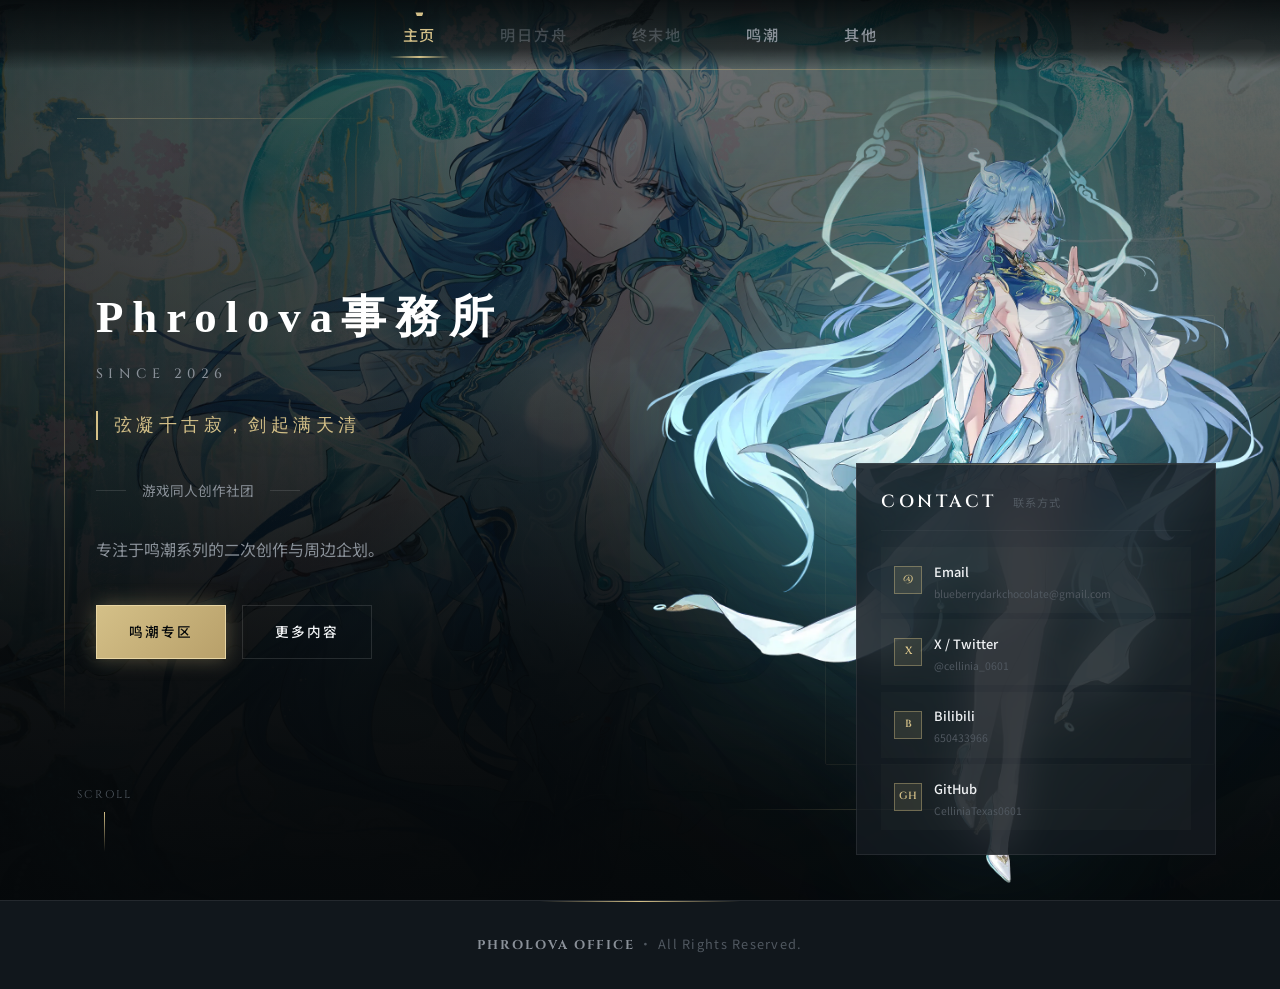
==== index.html @ 002c1732 "Simplify hero lead paragraph in index.html Removed extra text from the hero lead paragraph." ====
<!DOCTYPE html>
<html lang="zh-CN">
  <head>
    <meta charset="UTF-8" />
    <meta name="viewport" content="width=device-width, initial-scale=1" />
    <meta
      name="description"
      content="Phrolova事務所 — 游戏同人社团。弦凝千古寂，剑起满天清。"
    />
    <title>Phrolova事務所 | 弦凝千古寂，剑起满天清</title>
    <link rel="preconnect" href="https://fonts.googleapis.com" />
    <link rel="preconnect" href="https://fonts.gstatic.com" crossorigin />
    <link rel="stylesheet" href="css/style.css" />
  </head>
  <body class="page-home">
    <div class="page-bg" aria-hidden="true"></div>
    <div class="float-shapes" aria-hidden="true">
      <span></span><span></span><span></span><span></span>
    </div>

    <!-- Hero 背景横幅 -->
    <div class="hero-banner-bg" aria-hidden="true">
      <img src="figure/qingxiao-banner.jpeg" alt="" />
    </div>

    <header class="home-top-nav">
      <nav class="nav" aria-label="主导航">
        <a class="nav-link is-active" href="index.html">主页</a>
        <a class="nav-link nav-link--muted" href="arknights.html">明日方舟</a>
        <a class="nav-link nav-link--muted" href="endfield.html">终末地</a>
        <a class="nav-link" href="wuthering.html">鸣潮</a>
        <a class="nav-link" href="others.html">其他</a>
      </nav>
    </header>

    <main>
      <section class="hero hero--with-character" aria-label="首页主视觉">
        <div class="hero-visual" aria-hidden="true"></div>

        <!-- 清宵立绘 -->
        <div class="hero-character" aria-hidden="true">
          <img src="figure/qingxiao-portrait.webp" alt="清宵" class="hero-character-img" />
        </div>

        <div class="hero-content">
          <h1 class="brand-title">Phrolova事務所</h1>
          <p class="brand-en">Since 2026</p>
          
          <p class="hero-motto">弦凝千古寂，剑起满天清</p>
          
          <p class="hero-tagline">游戏同人创作社团</p>
          
          <p class="hero-lead">专注于鸣潮系列的二次创作与周边企划。</p>
          
          <div class="cta-row">
            <a href="wuthering.html" class="btn btn-primary">鸣潮专区</a>
            <a href="others.html" class="btn btn-secondary">更多内容</a>
          </div>
        </div>

        <!-- 联系方式卡片 -->
        <aside class="home-contact" aria-label="联系方式">
          <div class="home-contact-card">
            <div class="home-contact-header">
              <span class="home-contact-title">Contact</span>
              <span class="home-contact-subtitle">联系方式</span>
            </div>
            <ul class="home-contact-list">
              <li>
                <a href="mailto:blueberrydarkchocolate@gmail.com">
                  <span class="contact-icon">@</span>
                  <span>
                    <strong>Email</strong>
                    <small>blueberrydarkchocolate@gmail.com</small>
                  </span>
                </a>
              </li>
              <li>
                <a href="https://x.com/cellinia_0601" target="_blank" rel="noopener noreferrer">
                  <span class="contact-icon">X</span>
                  <span>
                    <strong>X / Twitter</strong>
                    <small>@cellinia_0601</small>
                  </span>
                </a>
              </li>
              <li>
                <a href="https://space.bilibili.com/650433966" target="_blank" rel="noopener noreferrer">
                  <span class="contact-icon">B</span>
                  <span>
                    <strong>Bilibili</strong>
                    <small>650433966</small>
                  </span>
                </a>
              </li>
              <li>
                <a href="https://github.com/CelliniaTexas0601" target="_blank" rel="noopener noreferrer">
                  <span class="contact-icon">GH</span>
                  <span>
                    <strong>GitHub</strong>
                    <small>CelliniaTexas0601</small>
                  </span>
                </a>
              </li>
            </ul>
          </div>
        </aside>

        <!-- 滚动提示 -->
        <div class="scroll-hint" aria-hidden="true">
          <span>Scroll</span>
        </div>
      </section>
    </main>

    <footer class="site-footer">
      <p><strong>PHROLOVA OFFICE</strong> · All Rights Reserved.</p>
    </footer>
    <script src="js/transition.js"></script>
    <script src="js/main.js"></script>
    <script src="js/cursor.js"></script>
  </body>
</html>
---- css/style.css ----
/* ═══════════════════════════════════════════════════════════════════════════
   Phrolova事務所 — 清宵主题 v4
   「弦凝千古寂，剑起满天清」
   设计语言：鸣潮官网风格 · 电影级质感 · 金框装饰 · 精细线条
   ═══════════════════════════════════════════════════════════════════════════ */

/* ──────────────────────────────────────────────────────────────────────────────
   GOOGLE FONTS
   Rajdhani: 科技感英文显示字体
   Cinzel: 优雅衬线英文标题
   Noto Sans/Serif SC: 中文正文/标题
   ────────────────────────────────────────────────────────────────────────────── */
@import url('https://fonts.googleapis.com/css2?family=Rajdhani:wght@400;500;600;700&family=Cinzel:wght@400;500;600;700&family=Noto+Sans+SC:wght@300;400;500;700&family=Noto+Serif+SC:wght@400;500;600;700&display=swap');

/* ──────────────────────────────────────────────────────────────────────────────
   DESIGN TOKENS
   ────────────────────────────────────────────────────────────────────────────── */
:root {
  /* 主色调 - 冰蓝 (清宵 Aero) */
  --ice-100: #e8f6f8;
  --ice-200: #c5e8ed;
  --ice-300: #8ed4de;
  --ice-400: #5bc4d4;
  --ice-500: #3ab4c4;
  --ice-glow: rgba(91, 196, 212, 0.4);
  --ice-subtle: rgba(91, 196, 212, 0.08);

  /* 金色系 - 装饰/高亮 (官网风格) */
  --gold-bright: #e8d5a3;
  --gold-primary: #d4c088;
  --gold-dim: #b8a06a;
  --gold-dark: #8a7548;
  --gold-glow: rgba(212, 192, 136, 0.35);
  --gold-subtle: rgba(212, 192, 136, 0.12);

  /* 中性色 */
  --white: #ffffff;
  --gray-100: #f5f5f5;
  --gray-200: #e0e0e0;
  --gray-300: #b0b0b0;
  --gray-400: #808080;
  --gray-500: #606060;
  --gray-600: #404040;
  --gray-700: #2a2a2a;
  --gray-800: #1a1a1a;
  --gray-900: #0d0d0d;

  /* 背景层次 */
  --bg-void: #05080a;
  --bg-deep: #0a0e12;
  --bg-base: #0e1318;
  --bg-surface: #141a20;
  --bg-elevated: #1a2228;
  --bg-card: rgba(20, 26, 32, 0.85);
  --bg-glass: rgba(10, 14, 18, 0.88);

  /* 文字 */
  --text-white: #ffffff;
  --text-primary: #f0f2f4;
  --text-secondary: #8a9199;
  --text-muted: #505860;
  --text-gold: var(--gold-primary);

  /* 边框 */
  --border-faint: rgba(255, 255, 255, 0.04);
  --border-subtle: rgba(255, 255, 255, 0.08);
  --border-default: rgba(255, 255, 255, 0.12);
  --border-gold: rgba(212, 192, 136, 0.4);
  --border-gold-bright: rgba(212, 192, 136, 0.7);

  /* 阴影 */
  --shadow-sm: 0 2px 8px rgba(0, 0, 0, 0.3);
  --shadow-md: 0 4px 24px rgba(0, 0, 0, 0.4);
  --shadow-lg: 0 8px 48px rgba(0, 0, 0, 0.5);
  --shadow-glow-ice: 0 0 30px var(--ice-glow);
  --shadow-glow-gold: 0 0 20px var(--gold-glow);

  /* 字体 */
  --font-display-en: 'Rajdhani', 'Cinzel', sans-serif;
  --font-display-cn: 'Noto Serif SC', 'Songti SC', serif;
  --font-body: 'Noto Sans SC', 'PingFang SC', system-ui, sans-serif;
  --font-mono: 'JetBrains Mono', 'Fira Code', monospace;

  /* 布局 */
  --nav-h: 70px;

  /* 动画 */
  --ease-out-expo: cubic-bezier(0.16, 1, 0.3, 1);
  --ease-smooth: cubic-bezier(0.4, 0, 0.2, 1);
}

/* ──────────────────────────────────────────────────────────────────────────────
   RESET & BASE
   ────────────────────────────────────────────────────────────────────────────── */
*, *::before, *::after {
  box-sizing: border-box;
  margin: 0;
  padding: 0;
}

html {
  scroll-behavior: smooth;
  -webkit-font-smoothing: antialiased;
  -moz-osx-font-smoothing: grayscale;
}

body {
  font-family: var(--font-body);
  font-size: 15px;
  line-height: 1.7;
  color: var(--text-primary);
  background: var(--bg-void);
  min-height: 100vh;
  overflow-x: hidden;
}

img, svg { display: block; max-width: 100%; }
a { color: inherit; text-decoration: none; }

::selection {
  background: var(--gold-primary);
  color: var(--bg-void);
}

/* ──────────────────────────────────────────────────────────────────────────────
   背景系统 — 清宵横幅全站背景
   ────────────────────────────────────────────────────────────────────────────── */
.page-bg {
  position: fixed;
  inset: 0;
  z-index: -2;
}

/* 背景图片 */
.page-bg::before {
  content: "";
  position: absolute;
  inset: 0;
  background-image: url('../figure/qingxiao-banner.jpeg');
  background-size: cover;
  background-position: center 30%;
  background-attachment: fixed;
  background-repeat: no-repeat;
  opacity: 0.45;
  filter: saturate(0.85);
  pointer-events: none;
}

/* 深色电影级遮罩 — 上亮下暗渐变 */
.page-bg::after {
  content: "";
  position: absolute;
  inset: 0;
  background: 
    /* 主垂直渐变: 顶部透明 → 底部深色 (让面部清晰可见) */
    linear-gradient(180deg, 
      rgba(5,8,10,0.05) 0%,      /* 顶部几乎透明 */
      rgba(5,8,10,0.15) 15%,     /* 上部轻微遮罩 */
      rgba(5,8,10,0.35) 35%,     /* 中上部渐暗 */
      rgba(5,8,10,0.6) 55%,      /* 中部过渡 */
      rgba(5,8,10,0.85) 75%,     /* 中下部较暗 */
      rgba(5,8,10,0.95) 100%     /* 底部最暗 */
    ),
    /* 左侧文字区域适度加深 */
    linear-gradient(90deg, rgba(5,8,10,0.4) 0%, rgba(5,8,10,0.2) 25%, transparent 50%),
    /* 底部边缘强化暗角 (保护 footer 文字) */
    linear-gradient(0deg, rgba(5,8,10,0.5) 0%, transparent 20%),
    /* 柔和暗角收边 */
    radial-gradient(ellipse 120% 100% at 50% 100%, rgba(5,8,10,0.6) 0%, transparent 60%);
  pointer-events: none;
}

/* 飘带流光 */
.float-shapes {
  position: fixed;
  inset: 0;
  z-index: -1;
  pointer-events: none;
  overflow: hidden;
}

.float-shapes span {
  position: absolute;
  height: 1px;
  opacity: 0;
}

.float-shapes span:nth-child(1) {
  width: 250px;
  top: 25%;
  left: -250px;
  background: linear-gradient(90deg, transparent, var(--ice-300), var(--white), var(--ice-300), transparent);
  animation: ribbon-flow 20s ease-in-out infinite;
}

.float-shapes span:nth-child(2) {
  width: 180px;
  top: 55%;
  left: -180px;
  background: linear-gradient(90deg, transparent, var(--gold-primary), transparent);
  animation: ribbon-flow 25s ease-in-out infinite;
  animation-delay: 8s;
}

.float-shapes span:nth-child(3) {
  width: 120px;
  top: 75%;
  left: -120px;
  background: linear-gradient(90deg, transparent, var(--ice-400), transparent);
  animation: ribbon-flow 22s ease-in-out infinite;
  animation-delay: 4s;
}

.float-shapes span:nth-child(4) {
  width: 200px;
  top: 40%;
  left: -200px;
  background: linear-gradient(90deg, transparent, rgba(255,255,255,0.5), transparent);
  animation: ribbon-flow 18s ease-in-out infinite;
  animation-delay: 12s;
}

@keyframes ribbon-flow {
  0% { left: -250px; opacity: 0; }
  5% { opacity: 0.6; }
  95% { opacity: 0.6; }
  100% { left: 110%; opacity: 0; }
}

/* ──────────────────────────────────────────────────────────────────────────────
   导航 — 官网风格金框
   ────────────────────────────────────────────────────────────────────────────── */
.site-header {
  position: sticky;
  top: 0;
  z-index: 100;
  height: var(--nav-h);
  display: flex;
  align-items: center;
  justify-content: center;
  padding: 0 clamp(1rem, 4vw, 3rem);
  background: linear-gradient(180deg, rgba(5,8,10,0.95) 0%, rgba(5,8,10,0.85) 100%);
  backdrop-filter: blur(20px);
  border-bottom: 1px solid var(--border-subtle);
}

/* 底部金线 */
.site-header::after {
  content: "";
  position: absolute;
  bottom: 0;
  left: 50%;
  transform: translateX(-50%);
  width: min(90%, 800px);
  height: 1px;
  background: linear-gradient(90deg, transparent, var(--gold-dim) 30%, var(--gold-primary) 50%, var(--gold-dim) 70%, transparent);
  opacity: 0.5;
}

.page-home .site-header { display: none; }

/* 首页导航 */
.home-top-nav {
  position: fixed;
  top: 0;
  left: 0;
  right: 0;
  z-index: 100;
  height: var(--nav-h);
  display: flex;
  justify-content: center;
  align-items: center;
  padding: 0 clamp(1rem, 4vw, 3rem);
  background: linear-gradient(180deg, rgba(5,8,10,0.9) 0%, rgba(5,8,10,0.6) 70%, transparent 100%);
}

/* 金线底部 */
.home-top-nav::after {
  content: "";
  position: absolute;
  bottom: 0;
  left: 50%;
  transform: translateX(-50%);
  width: min(85%, 700px);
  height: 1px;
  background: linear-gradient(90deg, transparent, var(--gold-dim) 20%, var(--gold-primary) 50%, var(--gold-dim) 80%, transparent);
  opacity: 0.4;
}

.nav {
  display: flex;
  gap: clamp(0.5rem, 3vw, 2.5rem);
  align-items: center;
  justify-content: center;
}

.nav-link {
  position: relative;
  font-family: var(--font-body);
  font-size: clamp(0.85rem, 1.8vw, 0.95rem);
  font-weight: 500;
  letter-spacing: 0.12em;
  padding: 0.6rem 0.8rem;
  color: var(--text-secondary);
  transition: all 0.35s var(--ease-smooth);
}

.nav-link:hover {
  color: var(--text-white);
}

/* 激活状态 - 金色梯形框架 */
.nav-link.is-active {
  color: var(--gold-primary);
}

.nav-link.is-active::before {
  content: "";
  position: absolute;
  top: 0;
  left: 50%;
  transform: translateX(-50%);
  width: 8px;
  height: 4px;
  background: var(--gold-primary);
  clip-path: polygon(20% 100%, 80% 100%, 100% 0%, 0% 0%);
}

.nav-link.is-active::after {
  content: "";
  position: absolute;
  bottom: 0;
  left: 0;
  right: 0;
  height: 2px;
  background: linear-gradient(90deg, transparent, var(--gold-primary), transparent);
}

/* 低调链接 */
.nav-link--muted {
  opacity: 0.4;
}
.nav-link--muted:hover { opacity: 0.7; }
.nav-link--muted.is-active { opacity: 0.6; }

/* ──────────────────────────────────────────────────────────────────────────────
   Hero 背景横幅 — 首页额外层(隐藏，使用全站背景)
   ────────────────────────────────────────────────────────────────────────────── */
.hero-banner-bg {
  display: none;
}

/* ──────────────────────────────────────────────────────────────────────────────
   HERO — 清宵主视觉
   ────────────────────────────────────────────────────────────────────────────── */
.hero {
  position: relative;
  min-height: 100vh;
  display: flex;
  flex-direction: column;
  justify-content: center;
  padding: calc(var(--nav-h) + 2rem) clamp(2rem, 8vw, 6rem) 4rem;
  overflow: hidden;
}

/* 装饰线条 - 左侧 */
.hero::before {
  content: "";
  position: absolute;
  left: clamp(1.5rem, 5vw, 4rem);
  top: 20%;
  bottom: 20%;
  width: 1px;
  background: linear-gradient(180deg, transparent, var(--gold-dim) 20%, var(--gold-primary) 50%, var(--gold-dim) 80%, transparent);
  opacity: 0.4;
}

/* 装饰线条 - 顶部 */
.hero::after {
  content: "";
  position: absolute;
  top: calc(var(--nav-h) + 3rem);
  left: clamp(2rem, 6vw, 5rem);
  width: min(40%, 300px);
  height: 1px;
  background: linear-gradient(90deg, var(--gold-primary), var(--gold-dim), transparent);
  opacity: 0.3;
}

.hero-visual {
  position: absolute;
  inset: 0;
  pointer-events: none;
}

/* 角色光晕 */
.hero-visual::before {
  content: "";
  position: absolute;
  width: min(50vw, 500px);
  height: min(50vw, 500px);
  right: 15%;
  top: 50%;
  transform: translateY(-50%);
  background: radial-gradient(circle, var(--ice-glow) 0%, rgba(91,196,212,0.08) 40%, transparent 70%);
  filter: blur(50px);
  animation: aura-pulse 8s ease-in-out infinite;
}

@keyframes aura-pulse {
  0%, 100% { opacity: 0.5; transform: translateY(-50%) scale(1); }
  50% { opacity: 0.8; transform: translateY(-50%) scale(1.1); }
}

/* ──────────────────────────────────────────────────────────────────────────────
   Hero 角色立绘
   ────────────────────────────────────────────────────────────────────────────── */
.hero--with-character { position: relative; }

.hero-character {
  position: absolute;
  right: 0;
  bottom: 0;
  width: min(55%, 650px);
  height: 100%;
  pointer-events: none;
  z-index: 1;
  display: flex;
  align-items: flex-end;
  justify-content: center;
}

.hero-character-img {
  width: 100%;
  height: auto;
  max-height: 92vh;
  object-fit: contain;
  object-position: bottom center;
  filter: drop-shadow(0 0 80px var(--ice-glow)) drop-shadow(0 0 150px rgba(91,196,212,0.1));
  animation: character-breathe 10s ease-in-out infinite;
  mask-image: linear-gradient(to top, rgba(0,0,0,1) 0%, rgba(0,0,0,1) 60%, rgba(0,0,0,0.7) 85%, rgba(0,0,0,0) 100%);
  -webkit-mask-image: linear-gradient(to top, rgba(0,0,0,1) 0%, rgba(0,0,0,1) 60%, rgba(0,0,0,0.7) 85%, rgba(0,0,0,0) 100%);
}

@keyframes character-breathe {
  0%, 100% { transform: translateY(0); }
  50% { transform: translateY(-6px); }
}

/* 角色装饰框 */
.hero-character::before {
  content: "";
  position: absolute;
  bottom: 15%;
  right: 10%;
  width: 60%;
  height: 50%;
  border: 1px solid var(--border-gold);
  border-radius: 2px;
  opacity: 0.2;
  pointer-events: none;
}

.hero-character::after {
  content: "";
  position: absolute;
  bottom: 10%;
  left: 50%;
  transform: translateX(-50%);
  width: 70%;
  height: 1px;
  background: linear-gradient(90deg, transparent, var(--gold-primary), transparent);
  opacity: 0.3;
}

/* ──────────────────────────────────────────────────────────────────────────────
   Hero 内容
   ────────────────────────────────────────────────────────────────────────────── */
.hero-content {
  position: relative;
  z-index: 2;
  max-width: 600px;
  animation: rise-in 1s var(--ease-out-expo) both;
}

@keyframes rise-in {
  from { opacity: 0; transform: translateY(40px); }
  to { opacity: 1; transform: translateY(0); }
}

/* 大号英文标题 */
.hero-title-en {
  font-family: var(--font-display-en);
  font-size: clamp(3rem, 12vw, 7rem);
  font-weight: 600;
  letter-spacing: 0.15em;
  line-height: 0.9;
  color: var(--text-white);
  text-transform: uppercase;
  margin-bottom: 0.25rem;
  text-shadow: 0 0 60px rgba(255,255,255,0.15);
}

/* 中文主标题 */
.brand-title {
  font-family: var(--font-display-cn);
  font-size: clamp(1.8rem, 5vw, 2.8rem);
  font-weight: 600;
  letter-spacing: 0.2em;
  color: var(--text-white);
  margin-bottom: 0.5rem;
}

/* 英文副标题 */
.brand-en {
  font-family: var(--font-display-en);
  font-size: clamp(0.7rem, 1.5vw, 0.85rem);
  font-weight: 500;
  letter-spacing: 0.4em;
  text-transform: uppercase;
  color: var(--text-secondary);
  margin-bottom: 1.5rem;
}

/* 格言 */
.hero-motto {
  font-family: var(--font-display-cn);
  font-size: clamp(0.9rem, 2vw, 1.1rem);
  letter-spacing: 0.25em;
  color: var(--gold-primary);
  margin-bottom: 2rem;
  padding-left: 1rem;
  border-left: 2px solid var(--gold-primary);
  text-shadow: 0 0 30px var(--gold-glow);
}

/* 标签线 */
.hero-tagline {
  display: inline-flex;
  align-items: center;
  gap: 1rem;
  font-size: 0.85rem;
  color: var(--text-secondary);
  margin-bottom: 2rem;
}

.hero-tagline::before,
.hero-tagline::after {
  content: "";
  width: 30px;
  height: 1px;
  background: var(--border-default);
}

.hero-lead {
  font-size: clamp(0.9rem, 2vw, 1rem);
  color: var(--text-secondary);
  max-width: 30em;
  line-height: 1.9;
  margin-bottom: 2.5rem;
}

/* 滚动提示 */
.scroll-hint {
  position: absolute;
  bottom: 3rem;
  left: clamp(2rem, 6vw, 5rem);
  display: flex;
  flex-direction: column;
  align-items: center;
  gap: 0.5rem;
  color: var(--text-muted);
  font-family: var(--font-display-en);
  font-size: 0.7rem;
  letter-spacing: 0.2em;
  text-transform: uppercase;
  animation: scroll-bounce 2s ease-in-out infinite;
}

.scroll-hint::after {
  content: "";
  width: 1px;
  height: 40px;
  background: linear-gradient(180deg, var(--gold-primary), transparent);
}

@keyframes scroll-bounce {
  0%, 100% { transform: translateY(0); opacity: 0.5; }
  50% { transform: translateY(5px); opacity: 1; }
}

/* ──────────────────────────────────────────────────────────────────────────────
   按钮 — 官网风格
   ────────────────────────────────────────────────────────────────────────────── */
.btn {
  display: inline-flex;
  align-items: center;
  justify-content: center;
  gap: 0.6rem;
  font-family: var(--font-body);
  font-size: 0.85rem;
  font-weight: 500;
  letter-spacing: 0.15em;
  padding: 0.9rem 2rem;
  border: 1px solid transparent;
  cursor: pointer;
  transition: all 0.35s var(--ease-smooth);
  text-transform: uppercase;
}

.btn-primary {
  background: linear-gradient(135deg, var(--gold-primary), var(--gold-dim));
  color: var(--bg-void);
  border-color: var(--gold-bright);
  box-shadow: var(--shadow-glow-gold);
}

.btn-primary:hover {
  background: linear-gradient(135deg, var(--gold-bright), var(--gold-primary));
  box-shadow: 0 0 40px var(--gold-glow);
  transform: translateY(-2px);
}

.btn-secondary {
  background: transparent;
  color: var(--text-primary);
  border-color: var(--border-default);
}

.btn-secondary:hover {
  border-color: var(--gold-primary);
  color: var(--gold-primary);
  box-shadow: var(--shadow-glow-gold);
}

/* MORE 风格按钮 */
.btn-outline {
  background: transparent;
  color: var(--text-secondary);
  border: 1px solid var(--border-default);
  font-size: 0.75rem;
  padding: 0.6rem 1.5rem;
}

.btn-outline:hover {
  border-color: var(--text-primary);
  color: var(--text-primary);
}

.cta-row {
  display: flex;
  flex-wrap: wrap;
  gap: 1rem;
}

/* ──────────────────────────────────────────────────────────────────────────────
   联系方式 — 模块化卡片
   ────────────────────────────────────────────────────────────────────────────── */
.home-contact {
  position: absolute;
  right: clamp(2rem, 5vw, 5rem);
  bottom: clamp(2rem, 5vh, 4rem);
  z-index: 3;
  width: min(100% - 4rem, 360px);
}

/* 卡片容器 */
.home-contact-card {
  background: var(--bg-card);
  backdrop-filter: blur(20px);
  border: 1px solid var(--border-subtle);
  padding: 1.5rem;
}

/* 顶部金线 */
.home-contact-card::before {
  content: "";
  position: absolute;
  top: 0;
  left: 1rem;
  right: 1rem;
  height: 1px;
  background: linear-gradient(90deg, transparent, var(--gold-primary), transparent);
  opacity: 0.5;
}

.home-contact-header {
  display: flex;
  align-items: baseline;
  gap: 1rem;
  margin-bottom: 1rem;
  padding-bottom: 0.75rem;
  border-bottom: 1px solid var(--border-faint);
}

.home-contact-title {
  font-family: var(--font-display-en);
  font-size: 1.1rem;
  font-weight: 600;
  letter-spacing: 0.2em;
  color: var(--text-white);
  text-transform: uppercase;
}

.home-contact-subtitle {
  font-family: var(--font-body);
  font-size: 0.7rem;
  letter-spacing: 0.1em;
  color: var(--text-muted);
}

.home-contact-list {
  list-style: none;
  display: grid;
  gap: 0.4rem;
}

.home-contact-list a {
  display: flex;
  align-items: center;
  gap: 0.75rem;
  padding: 0.6rem 0.75rem;
  background: rgba(255,255,255,0.02);
  border: 1px solid transparent;
  transition: all 0.25s var(--ease-smooth);
}

.home-contact-list a:hover {
  background: rgba(212, 192, 136, 0.05);
  border-color: var(--border-gold);
}

.home-contact-list .contact-icon {
  width: 28px;
  height: 28px;
  display: grid;
  place-items: center;
  font-family: var(--font-display-en);
  font-size: 0.65rem;
  font-weight: 600;
  color: var(--gold-primary);
  background: var(--gold-subtle);
  border: 1px solid var(--border-gold);
}

.home-contact-list strong {
  font-size: 0.8rem;
  font-weight: 500;
  color: var(--text-primary);
}

.home-contact-list small {
  display: block;
  font-size: 0.65rem;
  color: var(--text-muted);
  margin-top: 0.1rem;
}

/* ──────────────────────────────────────────────────────────────────────────────
   页面标题横幅
   ────────────────────────────────────────────────────────────────────────────── */
.page-banner {
  position: relative;
  padding: clamp(5rem, 12vw, 8rem) clamp(2rem, 6vw, 4rem);
  text-align: left;
  overflow: hidden;
}

/* 背景装饰 */
.page-banner::before {
  content: "";
  position: absolute;
  top: 0;
  left: 0;
  right: 0;
  bottom: 0;
  background: 
    radial-gradient(ellipse 80% 60% at 30% 50%, var(--ice-subtle) 0%, transparent 50%),
    radial-gradient(ellipse 40% 40% at 80% 80%, var(--gold-subtle) 0%, transparent 50%);
  pointer-events: none;
}

/* 左侧装饰线 */
.page-banner::after {
  content: "";
  position: absolute;
  left: clamp(1.5rem, 4vw, 3rem);
  top: 30%;
  bottom: 30%;
  width: 1px;
  background: linear-gradient(180deg, transparent, var(--gold-primary), transparent);
  opacity: 0.4;
}

.page-banner-content {
  position: relative;
  max-width: 1200px;
  margin: 0 auto;
  padding-left: clamp(1rem, 3vw, 2rem);
}

/* 大号英文标题 */
.page-title-en {
  font-family: var(--font-display-en);
  font-size: clamp(2.5rem, 10vw, 5rem);
  font-weight: 600;
  letter-spacing: 0.12em;
  line-height: 0.95;
  color: var(--text-white);
  text-transform: uppercase;
  margin-bottom: 0.5rem;
  text-shadow: 0 0 50px rgba(255,255,255,0.1);
}

/* 中文标题 */
.page-title-cn {
  font-family: var(--font-display-cn);
  font-size: clamp(1.2rem, 3vw, 1.6rem);
  font-weight: 600;
  letter-spacing: 0.15em;
  color: var(--gold-primary);
  margin-bottom: 1rem;
}

/* 副标题标签 */
.page-subtitle {
  display: inline-flex;
  align-items: center;
  gap: 0.75rem;
  font-size: 0.85rem;
  color: var(--text-secondary);
  padding: 0.5rem 0;
}

.page-subtitle::before {
  content: "";
  width: 20px;
  height: 1px;
  background: var(--gold-primary);
}

/* ──────────────────────────────────────────────────────────────────────────────
   内容区块
   ────────────────────────────────────────────────────────────────────────────── */
.section {
  padding: clamp(3rem, 8vw, 5rem) clamp(2rem, 6vw, 4rem);
  max-width: 1200px;
  margin: 0 auto;
}

.section-header {
  margin-bottom: 2.5rem;
}

/* 区块英文标题 */
.section-title-en {
  font-family: var(--font-display-en);
  font-size: clamp(1.5rem, 4vw, 2rem);
  font-weight: 600;
  letter-spacing: 0.15em;
  color: var(--text-white);
  text-transform: uppercase;
  margin-bottom: 0.25rem;
}

/* 区块中文标题 */
.section-title-cn {
  font-size: 0.85rem;
  letter-spacing: 0.1em;
  color: var(--text-muted);
  margin-bottom: 0.75rem;
}

/* 分隔线 */
.section-divider {
  width: 60px;
  height: 1px;
  background: linear-gradient(90deg, var(--gold-primary), transparent);
  margin-bottom: 1rem;
}

.section-desc {
  font-size: 0.95rem;
  color: var(--text-secondary);
  max-width: 40em;
  line-height: 1.85;
}

/* ──────────────────────────────────────────────────────────────────────────────
   卡片面板
   ────────────────────────────────────────────────────────────────────────────── */
.panel {
  position: relative;
  background: var(--bg-card);
  backdrop-filter: blur(16px);
  border: 1px solid var(--border-subtle);
  padding: clamp(1.5rem, 3vw, 2rem);
  transition: all 0.35s var(--ease-smooth);
}

/* 顶部金线 */
.panel::before {
  content: "";
  position: absolute;
  top: 0;
  left: 1rem;
  right: 1rem;
  height: 1px;
  background: linear-gradient(90deg, transparent, var(--border-gold), transparent);
  opacity: 0;
  transition: opacity 0.35s;
}

.panel:hover {
  border-color: var(--border-gold);
}

.panel:hover::before {
  opacity: 1;
}

.panel + .panel { margin-top: 1rem; }

.panel-accent {
  border-left: 2px solid var(--gold-primary);
}

/* ──────────────────────────────────────────────────────────────────────────────
   作品网格
   ────────────────────────────────────────────────────────────────────────────── */
.works-grid {
  display: grid;
  gap: 1.5rem;
  grid-template-columns: repeat(auto-fill, minmax(280px, 1fr));
}

.work-item {
  position: relative;
  background: var(--bg-card);
  border: 1px solid var(--border-subtle);
  overflow: hidden;
  transition: all 0.35s var(--ease-smooth);
}

/* 顶部光带 */
.work-item::before {
  content: "";
  position: absolute;
  top: 0;
  left: 0;
  right: 0;
  height: 2px;
  background: linear-gradient(90deg, transparent, var(--ice-400), var(--white), var(--ice-400), transparent);
  opacity: 0;
  transition: opacity 0.35s;
}

.work-item:hover {
  border-color: var(--ice-400);
  transform: translateY(-4px);
  box-shadow: var(--shadow-glow-ice);
}

.work-item:hover::before { opacity: 1; }

.work-thumb {
  aspect-ratio: 16 / 10;
  display: grid;
  place-items: center;
  background: linear-gradient(135deg, var(--bg-elevated), var(--bg-deep));
}

.work-thumb.w1 { background: linear-gradient(135deg, rgba(91,196,212,0.1), var(--bg-deep)); }
.work-thumb.w2 { background: linear-gradient(135deg, rgba(212,192,136,0.08), var(--bg-deep)); }
.work-thumb.w3 { background: linear-gradient(135deg, rgba(255,255,255,0.05), var(--bg-deep)); }

.work-thumb--cover {
  aspect-ratio: 4470 / 6300;
  background: var(--bg-deep);
}

.work-item:has(.work-thumb--cover) { max-width: 320px; }

.work-thumb--cover img {
  width: 100%;
  height: 100%;
  object-fit: contain;
  object-position: center top;
}

.work-label {
  font-family: var(--font-display-en);
  font-size: 2.5rem;
  font-weight: 600;
  color: var(--ice-400);
  text-shadow: 0 0 30px var(--ice-glow);
  opacity: 0.5;
}

.work-body {
  padding: 1.25rem;
  border-top: 1px solid var(--border-faint);
}

.work-body h3 {
  font-family: var(--font-display-cn);
  font-size: 1rem;
  color: var(--text-white);
  margin-bottom: 0.4rem;
}

.work-body p {
  font-size: 0.85rem;
  color: var(--text-secondary);
}

/* 标签 */
.tag {
  display: inline-block;
  font-family: var(--font-display-en);
  font-size: 0.6rem;
  font-weight: 500;
  letter-spacing: 0.15em;
  text-transform: uppercase;
  padding: 0.25rem 0.6rem;
  background: var(--gold-subtle);
  color: var(--gold-primary);
  border: 1px solid var(--border-gold);
  margin-bottom: 0.6rem;
}

/* ──────────────────────────────────────────────────────────────────────────────
   施工中页面
   ────────────────────────────────────────────────────────────────────────────── */
.construction-page {
  min-height: calc(100vh - var(--nav-h) - 80px);
  display: flex;
  align-items: center;
  justify-content: center;
  padding: 4rem 2rem;
}

.construction-content {
  text-align: center;
  max-width: 500px;
  animation: rise-in 0.8s var(--ease-out-expo) both;
}

.construction-icon {
  width: 100px;
  height: 100px;
  margin: 0 auto 2.5rem;
  color: var(--gold-primary);
  animation: icon-rotate 30s linear infinite;
}

.construction-icon svg { width: 100%; height: 100%; }

@keyframes icon-rotate {
  from { transform: rotate(0deg); }
  to { transform: rotate(360deg); }
}

/* 大号英文 */
.construction-title-en {
  font-family: var(--font-display-en);
  font-size: clamp(2rem, 8vw, 3.5rem);
  font-weight: 600;
  letter-spacing: 0.2em;
  color: var(--text-white);
  text-transform: uppercase;
  margin-bottom: 0.25rem;
}

/* 中文 */
.construction-title-cn {
  font-family: var(--font-display-cn);
  font-size: clamp(1.2rem, 4vw, 1.6rem);
  letter-spacing: 0.15em;
  color: var(--gold-primary);
  margin-bottom: 2rem;
}

/* 页面名称 */
.construction-page-name {
  font-size: 0.9rem;
  color: var(--text-secondary);
  padding: 0.6rem 1.5rem;
  background: var(--bg-card);
  border: 1px solid var(--border-subtle);
  display: inline-block;
  margin-bottom: 1.5rem;
}

.construction-desc {
  font-size: 0.9rem;
  color: var(--text-muted);
  margin-bottom: 2rem;
}

/* ──────────────────────────────────────────────────────────────────────────────
   页脚
   ────────────────────────────────────────────────────────────────────────────── */
.site-footer {
  position: relative;
  border-top: 1px solid var(--border-subtle);
  background: var(--bg-card);
  padding: 2rem clamp(2rem, 6vw, 4rem);
  text-align: center;
}

/* 顶部金线 */
.site-footer::before {
  content: "";
  position: absolute;
  top: 0;
  left: 50%;
  transform: translateX(-50%);
  width: 200px;
  height: 1px;
  background: linear-gradient(90deg, transparent, var(--gold-primary), transparent);
}

.site-footer p {
  font-size: 0.8rem;
  color: var(--text-muted);
  letter-spacing: 0.1em;
}

.site-footer strong {
  font-family: var(--font-display-en);
  color: var(--text-secondary);
  letter-spacing: 0.15em;
}

/* ──────────────────────────────────────────────────────────────────────────────
   布局
   ────────────────────────────────────────────────────────────────────────────── */
.split { display: grid; gap: 1.5rem; }

@media (min-width: 768px) {
  .split-2 { grid-template-columns: 1fr 1fr; }
}

/* ──────────────────────────────────────────────────────────────────────────────
   滚动动画
   ────────────────────────────────────────────────────────────────────────────── */
.reveal {
  opacity: 0;
  transform: translateY(25px);
  transition: opacity 0.8s var(--ease-out-expo), transform 0.8s var(--ease-out-expo);
}

.reveal.is-visible {
  opacity: 1;
  transform: translateY(0);
}

/* ──────────────────────────────────────────────────────────────────────────────
   页面过渡
   ────────────────────────────────────────────────────────────────────────────── */
.page-transition {
  position: fixed;
  inset: 0;
  z-index: 10000;
  pointer-events: none;
  visibility: hidden;
}

.page-transition.is-active {
  visibility: visible;
  pointer-events: auto;
}

.page-transition__veil {
  position: absolute;
  inset: 0;
  opacity: 0;
  background: var(--bg-void);
  transition: opacity 0.4s var(--ease-smooth);
}

.page-transition.is-in .page-transition__veil { opacity: 1; transition-duration: 0.35s; }
.page-transition.is-out .page-transition__veil { opacity: 0; transition-duration: 0.5s; }

body:not(.is-ready) .site-header,
body:not(.is-ready) .home-top-nav,
body:not(.is-ready) main,
body:not(.is-ready) .site-footer { opacity: 0; }

body.is-ready .site-header,
body.is-ready .home-top-nav,
body.is-ready main,
body.is-ready .site-footer {
  animation: fade-in 0.8s var(--ease-out-expo) both;
}

body.is-ready main { animation-delay: 0.1s; }
body.is-ready .site-footer { animation-delay: 0.15s; }

body.is-leaving .site-header,
body.is-leaving .home-top-nav,
body.is-leaving main,
body.is-leaving .site-footer {
  opacity: 0;
  transition: opacity 0.3s var(--ease-smooth);
}

@keyframes fade-in {
  from { opacity: 0; transform: translateY(15px); }
  to { opacity: 1; transform: translateY(0); }
}

/* ──────────────────────────────────────────────────────────────────────────────
   光标特效 — 清宵仙侠剑客美学
   ────────────────────────────────────────────────────────────────────────────── */
body.has-cursor-fx, body.has-cursor-fx * { cursor: none !important; }

.cursor-canvas {
  position: fixed;
  inset: 0;
  width: 100%;
  height: 100%;
  pointer-events: none;
  z-index: 9998;
}

.cursor-dot, .cursor-ring, .cursor-sword-core {
  position: fixed;
  top: 0;
  left: 0;
  pointer-events: none;
  z-index: 9999;
  will-change: transform;
}

/* 中心光点 — 冰蓝内核 */
.cursor-dot {
  width: 6px;
  height: 6px;
  margin: -3px 0 0 -3px;
  border-radius: 50%;
  background: radial-gradient(circle, 
    rgba(200, 235, 242, 1) 0%, 
    rgba(91, 196, 212, 0.9) 40%, 
    rgba(58, 180, 196, 0.6) 70%, 
    transparent 100%
  );
  box-shadow: 
    0 0 8px rgba(91, 196, 212, 0.8),
    0 0 20px rgba(91, 196, 212, 0.4),
    0 0 40px rgba(91, 196, 212, 0.2);
  transition: transform 0.15s ease-out, box-shadow 0.2s;
}

.cursor-dot.is-hover {
  width: 8px;
  height: 8px;
  margin: -4px 0 0 -4px;
  box-shadow: 
    0 0 12px rgba(212, 192, 136, 0.9),
    0 0 25px rgba(212, 192, 136, 0.5),
    0 0 50px rgba(91, 196, 212, 0.3);
  background: radial-gradient(circle, 
    rgba(255, 255, 255, 1) 0%, 
    rgba(212, 192, 136, 0.9) 40%, 
    rgba(91, 196, 212, 0.5) 80%, 
    transparent 100%
  );
}

/* 剑光内核 — 点击时闪烁 */
.cursor-sword-core {
  width: 30px;
  height: 30px;
  margin: -15px 0 0 -15px;
  opacity: 0;
  transition: opacity 0.1s;
}

.cursor-sword-core::before,
.cursor-sword-core::after {
  content: "";
  position: absolute;
  top: 50%;
  left: 50%;
  background: linear-gradient(90deg, 
    transparent 0%, 
    rgba(200, 235, 242, 0.8) 20%,
    rgba(255, 255, 255, 1) 50%,
    rgba(200, 235, 242, 0.8) 80%,
    transparent 100%
  );
}

.cursor-sword-core::before {
  width: 30px;
  height: 2px;
  transform: translate(-50%, -50%);
}

.cursor-sword-core::after {
  width: 2px;
  height: 30px;
  transform: translate(-50%, -50%);
}

.cursor-sword-core.is-flash {
  opacity: 1;
  animation: swordFlash 0.2s ease-out forwards;
}

@keyframes swordFlash {
  0% {
    opacity: 1;
    transform: translate3d(var(--x, 0), var(--y, 0), 0) scale(0.5);
  }
  50% {
    opacity: 1;
    transform: translate3d(var(--x, 0), var(--y, 0), 0) scale(1.2);
  }
  100% {
    opacity: 0;
    transform: translate3d(var(--x, 0), var(--y, 0), 0) scale(1.5);
  }
}

/* 外环 — 气动能量场 */
.cursor-ring {
  width: 36px;
  height: 36px;
  margin: -18px 0 0 -18px;
  border-radius: 50%;
  border: 1px solid rgba(91, 196, 212, 0.5);
  background: transparent;
  opacity: 0.7;
  transition: 
    width 0.3s cubic-bezier(0.16, 1, 0.3, 1), 
    height 0.3s cubic-bezier(0.16, 1, 0.3, 1), 
    margin 0.3s cubic-bezier(0.16, 1, 0.3, 1), 
    border-color 0.25s,
    background 0.25s, 
    opacity 0.25s,
    box-shadow 0.25s;
  box-shadow: 
    0 0 10px rgba(91, 196, 212, 0.2),
    inset 0 0 10px rgba(91, 196, 212, 0.05);
}

/* 悬停状态 — 金色能量激活 */
.cursor-ring.is-hover {
  width: 52px;
  height: 52px;
  margin: -26px 0 0 -26px;
  border-color: rgba(212, 192, 136, 0.7);
  background: radial-gradient(circle, 
    rgba(212, 192, 136, 0.08) 0%, 
    rgba(91, 196, 212, 0.04) 50%,
    transparent 70%
  );
  opacity: 1;
  box-shadow: 
    0 0 15px rgba(212, 192, 136, 0.3),
    0 0 30px rgba(91, 196, 212, 0.15),
    inset 0 0 15px rgba(212, 192, 136, 0.1);
  animation: hoverPulse 1.5s ease-in-out infinite;
}

@keyframes hoverPulse {
  0%, 100% { 
    box-shadow: 
      0 0 15px rgba(212, 192, 136, 0.3),
      0 0 30px rgba(91, 196, 212, 0.15),
      inset 0 0 15px rgba(212, 192, 136, 0.1);
  }
  50% { 
    box-shadow: 
      0 0 20px rgba(212, 192, 136, 0.5),
      0 0 40px rgba(91, 196, 212, 0.25),
      inset 0 0 20px rgba(212, 192, 136, 0.15);
  }
}

/* 点击状态 — 剑光收缩 */
.cursor-ring.is-click {
  width: 16px;
  height: 16px;
  margin: -8px 0 0 -8px;
  border-color: rgba(200, 235, 242, 0.9);
  background: radial-gradient(circle, 
    rgba(255, 255, 255, 0.4) 0%, 
    rgba(91, 196, 212, 0.3) 50%,
    transparent 70%
  );
  box-shadow: 
    0 0 20px rgba(91, 196, 212, 0.6),
    0 0 40px rgba(200, 235, 242, 0.3);
  animation: clickBurst 0.35s ease-out forwards;
}

@keyframes clickBurst {
  0% {
    transform: translate3d(var(--x, 0), var(--y, 0), 0) scale(0.6);
    opacity: 1;
  }
  50% {
    transform: translate3d(var(--x, 0), var(--y, 0), 0) scale(1.3);
    opacity: 0.8;
  }
  100% {
    transform: translate3d(var(--x, 0), var(--y, 0), 0) scale(1);
    opacity: 0.7;
  }
}

/* ──────────────────────────────────────────────────────────────────────────────
   响应式
   ────────────────────────────────────────────────────────────────────────────── */
@media (max-width: 1024px) {
  .hero-character {
    width: min(50%, 500px);
    right: -5%;
    opacity: 0.85;
  }
}

@media (max-width: 768px) {
  .nav { gap: 0.3rem 0.6rem; }
  .nav-link { font-size: 0.8rem; padding: 0.5rem 0.5rem; letter-spacing: 0.08em; }

  .hero {
    padding: calc(var(--nav-h) + 1rem) 1.5rem 3rem;
  }

  .hero::before, .hero::after { display: none; }

  .hero-character {
    position: absolute;
    right: 50%;
    transform: translateX(50%);
    width: 100%;
    max-width: 400px;
    opacity: 0.2;
    z-index: 0;
  }

  .hero-character-img {
    max-height: 70vh;
    mask-image: radial-gradient(ellipse 80% 60% at 50% 40%, rgba(0,0,0,0.5) 0%, transparent 70%);
    -webkit-mask-image: radial-gradient(ellipse 80% 60% at 50% 40%, rgba(0,0,0,0.5) 0%, transparent 70%);
  }

  .hero-character::before, .hero-character::after { display: none; }

  .hero-content { max-width: 100%; }

  .hero-title-en { font-size: clamp(2rem, 10vw, 3.5rem); }

  .home-contact {
    position: relative;
    right: auto;
    bottom: auto;
    width: 100%;
    max-width: 100%;
    margin-top: 3rem;
  }

  .scroll-hint { display: none; }

  .page-banner { text-align: center; }
  .page-banner::after { display: none; }
  .page-subtitle::before { display: none; }
}

@media (max-width: 480px) {
  .home-top-nav { height: 60px; }
  .nav-link { font-size: 0.75rem; padding: 0.4rem; }
  .hero-title-en { font-size: 2rem; letter-spacing: 0.1em; }
  .brand-title { font-size: 1.4rem; }
}

/* ──────────────────────────────────────────────────────────────────────────────
   减少动画
   ────────────────────────────────────────────────────────────────────────────── */
@media (prefers-reduced-motion: reduce) {
  *, *::before, *::after {
    animation-duration: 0.01ms !important;
    animation-iteration-count: 1 !important;
    transition-duration: 0.01ms !important;
  }

  .page-transition { display: none !important; }

  body:not(.is-ready) .site-header,
  body:not(.is-ready) .home-top-nav,
  body:not(.is-ready) main,
  body:not(.is-ready) .site-footer,
  body.is-ready .site-header,
  body.is-ready .home-top-nav,
  body.is-ready main,
  body.is-ready .site-footer {
    opacity: 1 !important;
    transform: none !important;
  }

  .cursor-canvas, .cursor-dot, .cursor-ring, .cursor-sword-core { display: none !important; }
  body.has-cursor-fx, body.has-cursor-fx * { cursor: auto !important; }
}
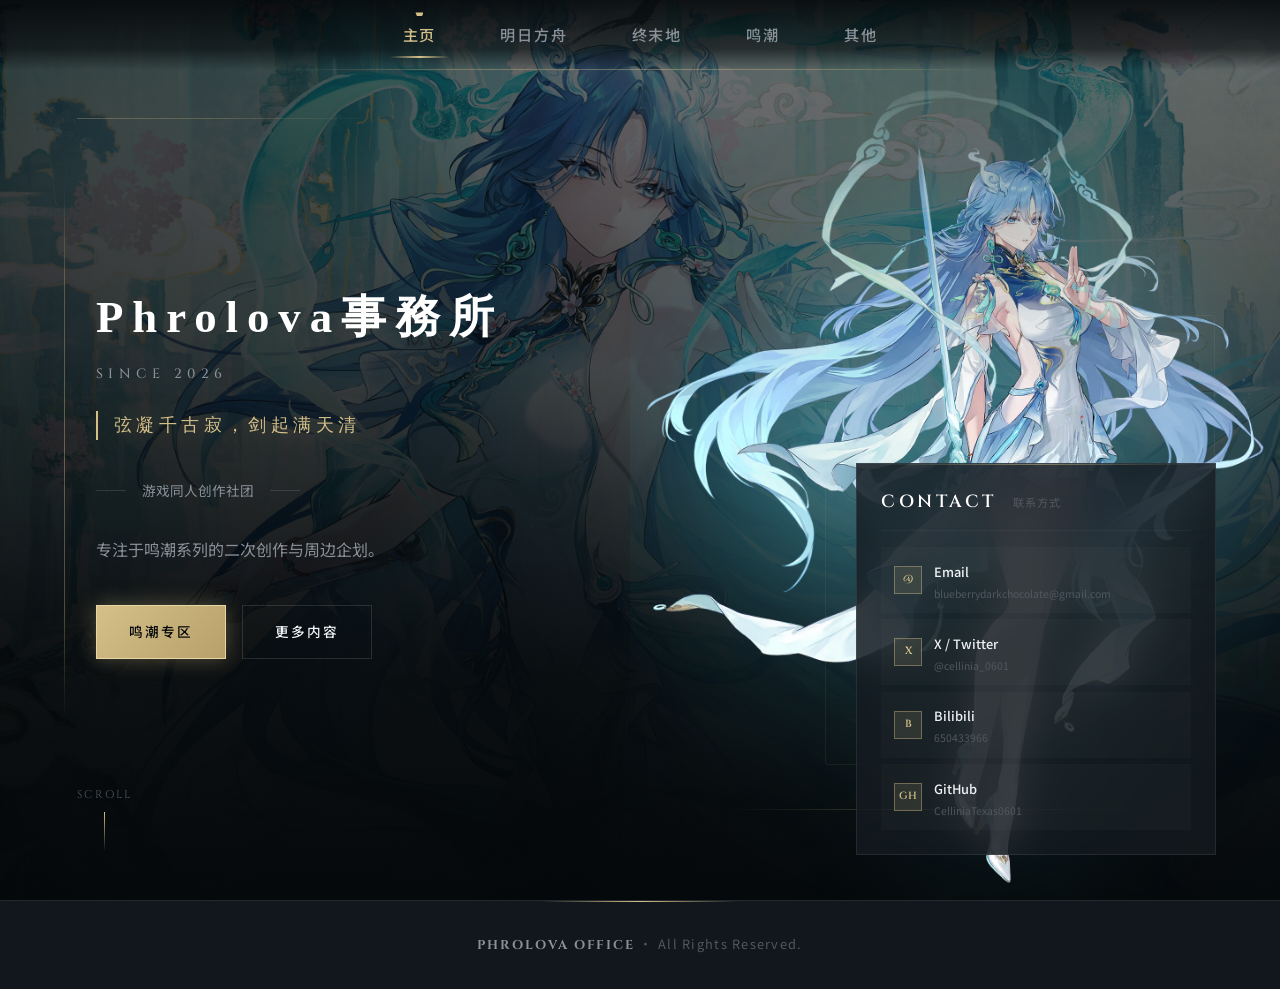
==== commit fa38e3db: "style: remove nav-link--muted class from 明日方舟 and 终末地 nav items All nav links now have consistent br" ====
--- a/index.html
+++ b/index.html
@@ -26,8 +26,8 @@
     <header class="home-top-nav">
       <nav class="nav" aria-label="主导航">
         <a class="nav-link is-active" href="index.html">主页</a>
-        <a class="nav-link nav-link--muted" href="arknights.html">明日方舟</a>
-        <a class="nav-link nav-link--muted" href="endfield.html">终末地</a>
+        <a class="nav-link" href="arknights.html">明日方舟</a>
+        <a class="nav-link" href="endfield.html">终末地</a>
         <a class="nav-link" href="wuthering.html">鸣潮</a>
         <a class="nav-link" href="others.html">其他</a>
       </nav>
--- a/css/style.css
+++ b/css/style.css
@@ -1505,4 +1505,31 @@
 
   .cursor-canvas, .cursor-dot, .cursor-ring, .cursor-sword-core { display: none !important; }
   body.has-cursor-fx, body.has-cursor-fx * { cursor: auto !important; }
+}
+/* 作品卡预览按钮 */
+.preview-link {
+  display: inline-block;
+  margin-top: 0.75rem;
+  padding: 0.4rem 1rem;
+  font-family: "Rajdhani", "Noto Sans SC", sans-serif;
+  font-size: 0.82rem;
+  font-weight: 600;
+  letter-spacing: 0.22em;
+  text-indent: 0.22em;
+  color: #8ad8e8;
+  border: 1px solid rgba(212, 196, 160, 0.7);
+  border-radius: 2px;
+  background: linear-gradient(180deg, rgba(91, 200, 219, 0.1), rgba(13, 26, 36, 0.4));
+  box-shadow:
+    inset 0 0 0 1px rgba(91, 200, 219, 0.12),
+    0 0 0 1px rgba(13, 26, 36, 0.35);
+  transition: color 0.25s ease, border-color 0.25s ease, box-shadow 0.25s ease, background 0.25s ease;
+}
+.work-item:hover .preview-link {
+  color: #f8fbfc;
+  border-color: #d4c4a0;
+  box-shadow:
+    0 0 14px rgba(91, 200, 219, 0.28),
+    inset 0 0 0 1px rgba(212, 196, 160, 0.4);
+  background: linear-gradient(180deg, rgba(91, 200, 219, 0.2), rgba(13, 26, 36, 0.5));
 }
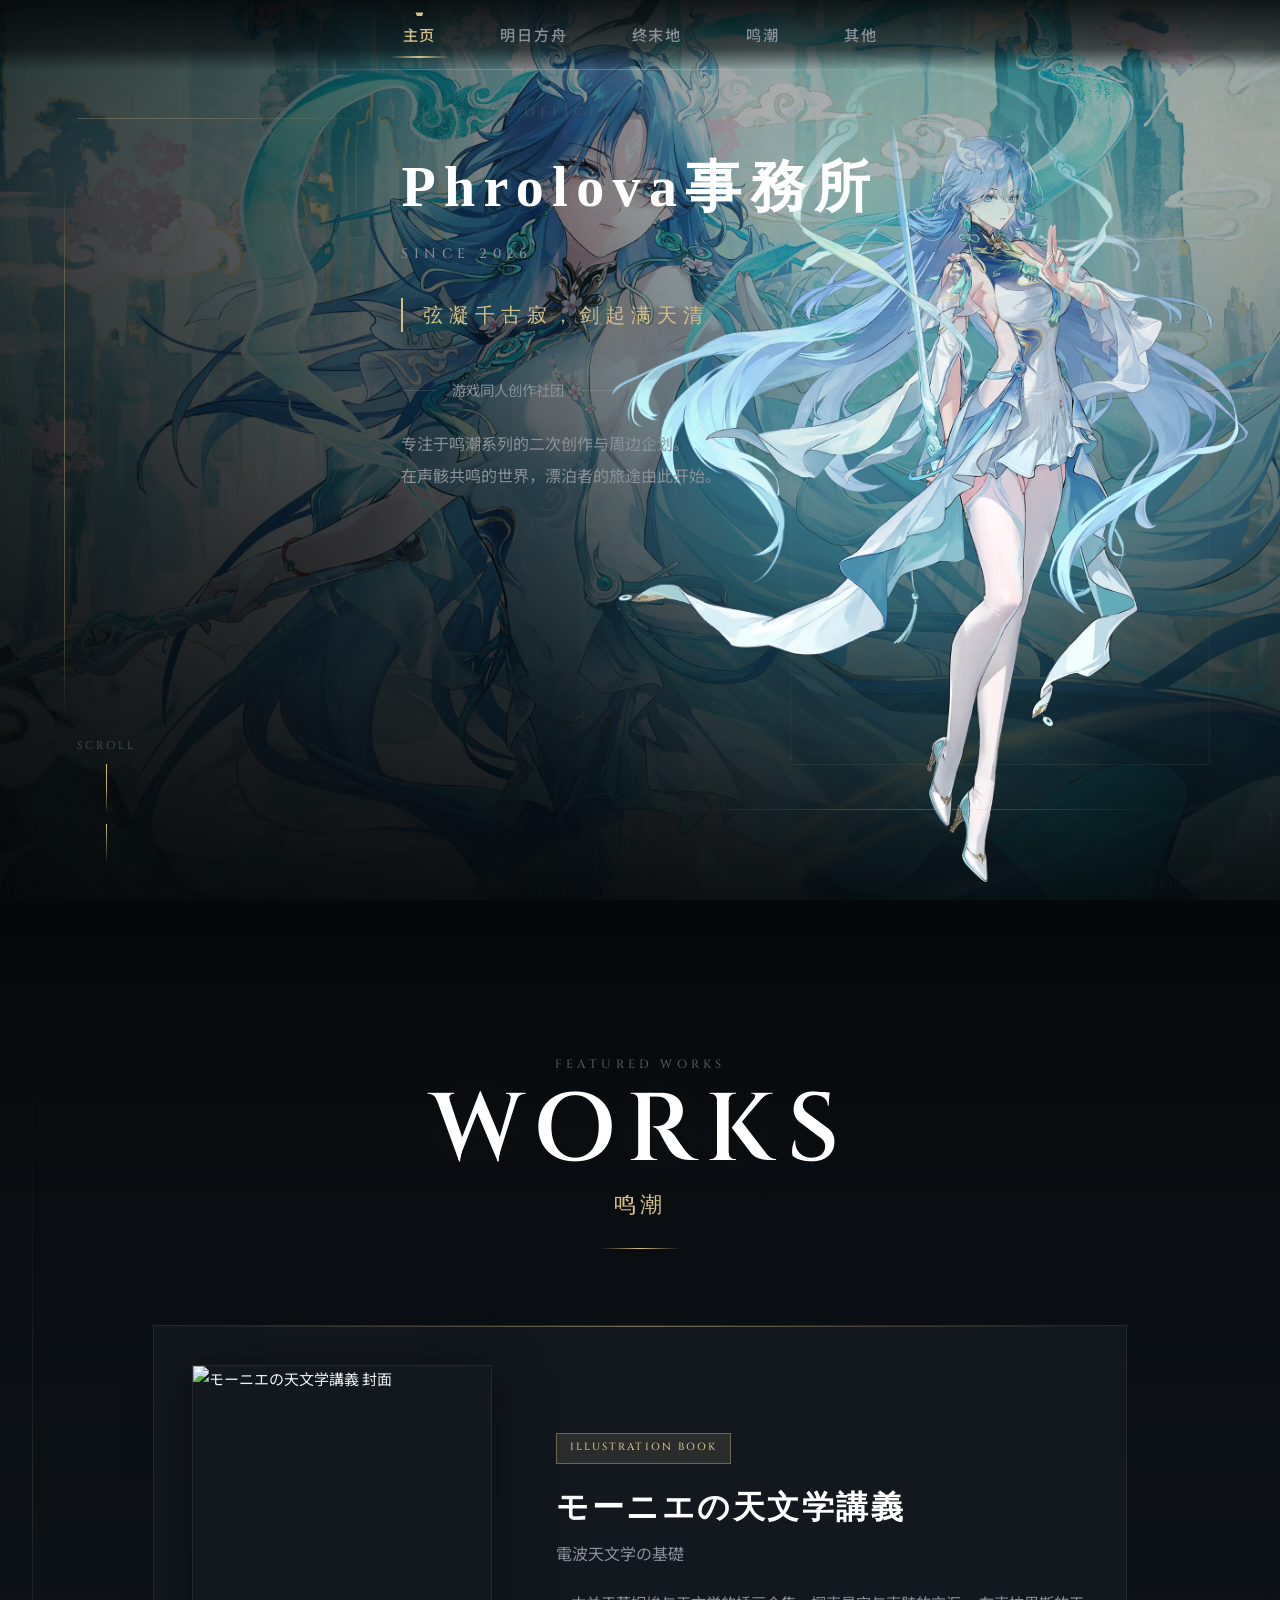
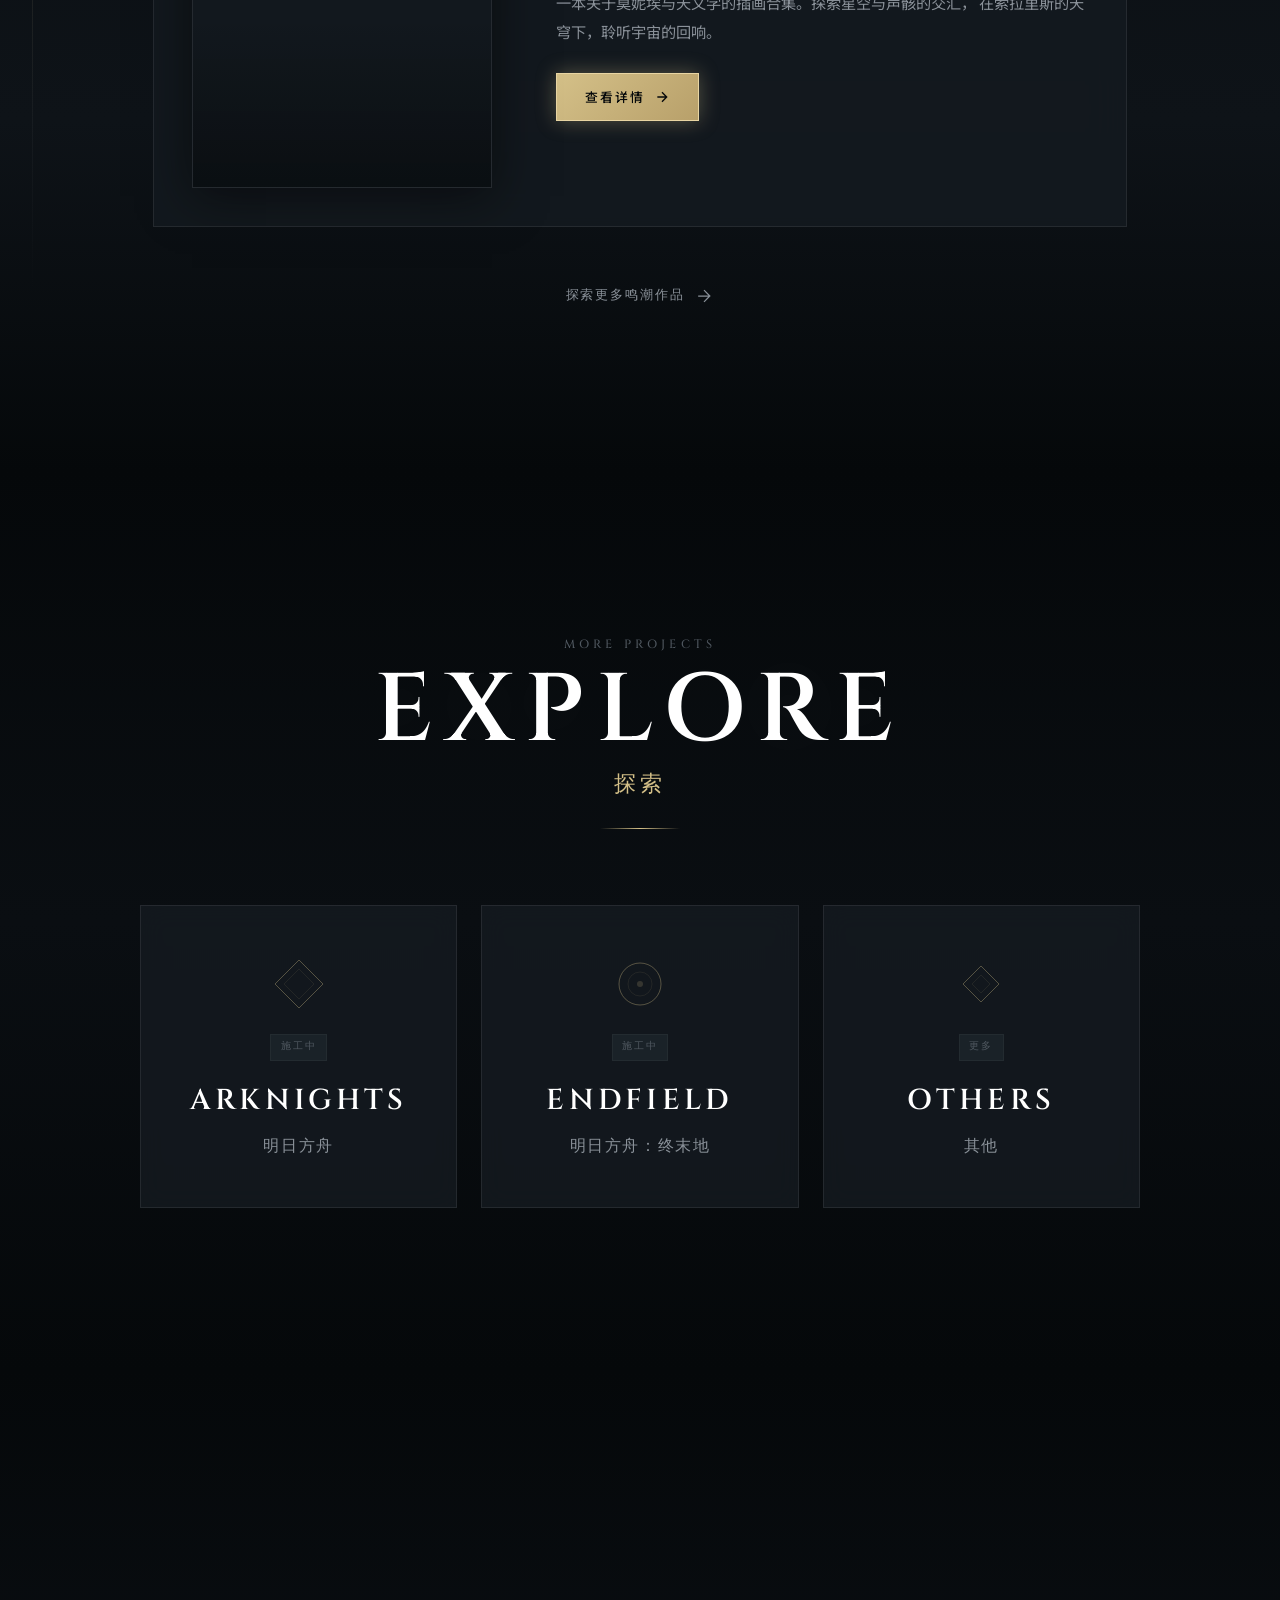
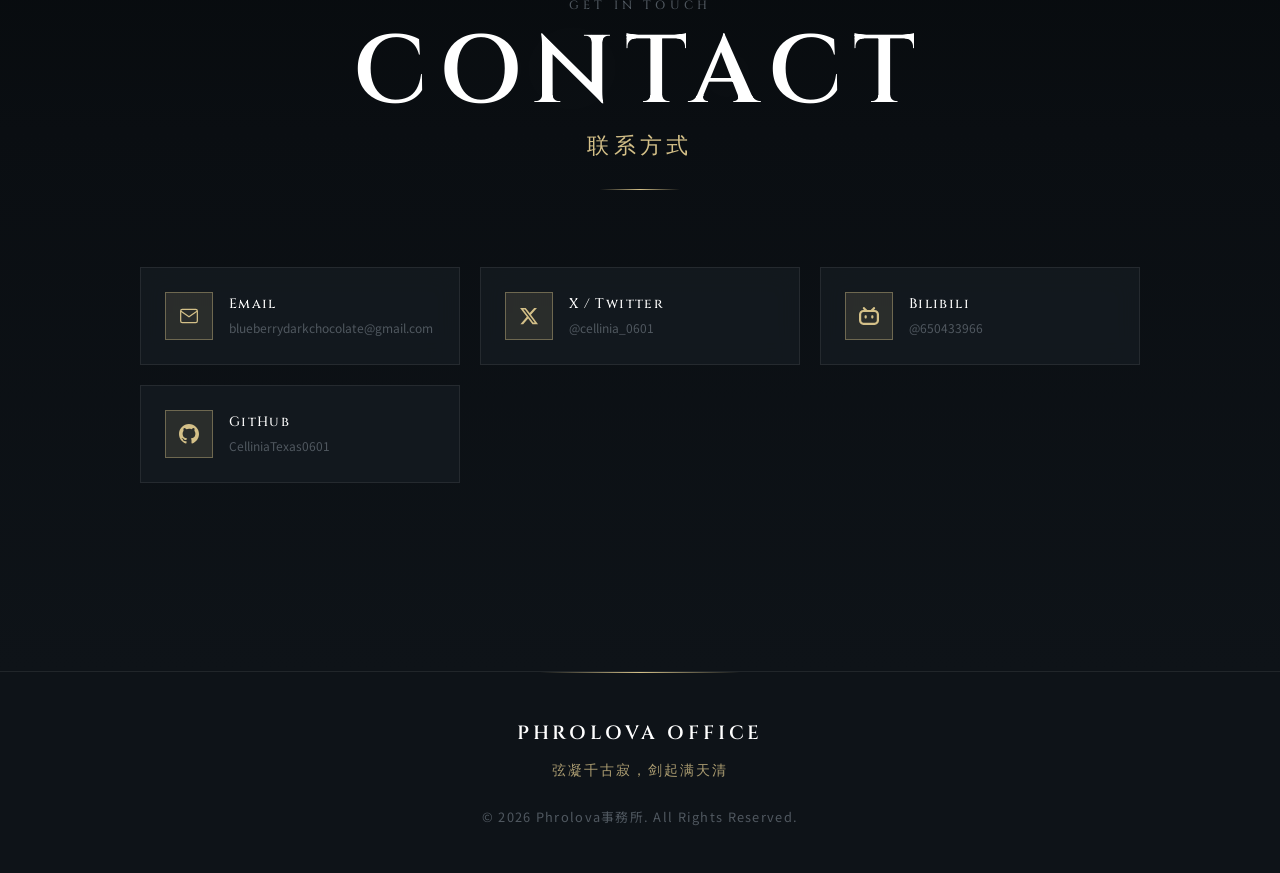
==== commit 580f3554: "feat(homepage): redesign as vertical multi-section landing page Transform the homepage into a cinema" ====
--- a/index.html
+++ b/index.html
@@ -18,12 +18,8 @@
       <span></span><span></span><span></span><span></span>
     </div>
 
-    <!-- Hero 背景横幅 -->
-    <div class="hero-banner-bg" aria-hidden="true">
-      <img src="figure/qingxiao-banner.jpeg" alt="" />
-    </div>
-
-    <header class="home-top-nav">
+    <!-- 固定顶部导航 -->
+    <header class="home-top-nav" id="mainNav">
       <nav class="nav" aria-label="主导航">
         <a class="nav-link is-active" href="index.html">主页</a>
         <a class="nav-link" href="arknights.html">明日方舟</a>
@@ -33,89 +29,249 @@
       </nav>
     </header>
 
-    <main>
-      <section class="hero hero--with-character" aria-label="首页主视觉">
-        <div class="hero-visual" aria-hidden="true"></div>
-
-        <!-- 清宵立绘 -->
+    <main class="landing-main">
+      <!-- ═══════════════════════════════════════════════════════════════════════
+           Section 1 — Hero
+           ═══════════════════════════════════════════════════════════════════════ -->
+      <section class="landing-section section-hero" id="sectionHero" aria-label="首页主视觉">
+        <!-- 背景横幅 -->
+        <div class="section-hero-bg" aria-hidden="true">
+          <img src="figure/qingxiao-banner.jpeg" alt="" />
+        </div>
+        
+        <!-- 遮罩层 -->
+        <div class="section-hero-overlay" aria-hidden="true"></div>
+        
+        <!-- 装饰线条 -->
+        <div class="hero-decor" aria-hidden="true">
+          <span class="hero-decor-line hero-decor-line--left"></span>
+          <span class="hero-decor-line hero-decor-line--top"></span>
+        </div>
+
+        <!-- 角色立绘 -->
         <div class="hero-character" aria-hidden="true">
           <img src="figure/qingxiao-portrait.webp" alt="清宵" class="hero-character-img" />
         </div>
 
+        <!-- 视觉光效 -->
+        <div class="hero-visual" aria-hidden="true"></div>
+
+        <!-- 主内容 -->
         <div class="hero-content">
+          <p class="hero-label">PHROLOVA OFFICE</p>
           <h1 class="brand-title">Phrolova事務所</h1>
           <p class="brand-en">Since 2026</p>
           
-          <p class="hero-motto">弦凝千古寂，剑起满天清</p>
+          <blockquote class="hero-motto">
+            <p>弦凝千古寂，剑起满天清</p>
+          </blockquote>
           
           <p class="hero-tagline">游戏同人创作社团</p>
           
-          <p class="hero-lead">专注于鸣潮系列的二次创作与周边企划。</p>
-          
-          <div class="cta-row">
-            <a href="wuthering.html" class="btn btn-primary">鸣潮专区</a>
-            <a href="others.html" class="btn btn-secondary">更多内容</a>
-          </div>
-        </div>
-
-        <!-- 联系方式卡片 -->
-        <aside class="home-contact" aria-label="联系方式">
-          <div class="home-contact-card">
-            <div class="home-contact-header">
-              <span class="home-contact-title">Contact</span>
-              <span class="home-contact-subtitle">联系方式</span>
-            </div>
-            <ul class="home-contact-list">
-              <li>
-                <a href="mailto:blueberrydarkchocolate@gmail.com">
-                  <span class="contact-icon">@</span>
-                  <span>
-                    <strong>Email</strong>
-                    <small>blueberrydarkchocolate@gmail.com</small>
-                  </span>
-                </a>
-              </li>
-              <li>
-                <a href="https://x.com/cellinia_0601" target="_blank" rel="noopener noreferrer">
-                  <span class="contact-icon">X</span>
-                  <span>
-                    <strong>X / Twitter</strong>
-                    <small>@cellinia_0601</small>
-                  </span>
-                </a>
-              </li>
-              <li>
-                <a href="https://space.bilibili.com/650433966" target="_blank" rel="noopener noreferrer">
-                  <span class="contact-icon">B</span>
-                  <span>
-                    <strong>Bilibili</strong>
-                    <small>650433966</small>
-                  </span>
-                </a>
-              </li>
-              <li>
-                <a href="https://github.com/CelliniaTexas0601" target="_blank" rel="noopener noreferrer">
-                  <span class="contact-icon">GH</span>
-                  <span>
-                    <strong>GitHub</strong>
-                    <small>CelliniaTexas0601</small>
-                  </span>
-                </a>
-              </li>
-            </ul>
-          </div>
-        </aside>
+          <p class="hero-lead">
+            专注于鸣潮系列的二次创作与周边企划。<br />
+            在声骸共鸣的世界，漂泊者的旅途由此开始。
+          </p>
+        </div>
 
         <!-- 滚动提示 -->
         <div class="scroll-hint" aria-hidden="true">
           <span>Scroll</span>
+          <span class="scroll-hint-arrow"></span>
+        </div>
+      </section>
+
+      <!-- ═══════════════════════════════════════════════════════════════════════
+           Section 2 — Works / 鸣潮
+           ═══════════════════════════════════════════════════════════════════════ -->
+      <section class="landing-section section-works" id="sectionWorks" aria-labelledby="worksTitle">
+        <div class="section-inner">
+          <!-- 区块头部 -->
+          <header class="landing-header reveal">
+            <p class="landing-header-label">Featured Works</p>
+            <h2 class="landing-header-title" id="worksTitle">WORKS</h2>
+            <p class="landing-header-subtitle">鸣潮</p>
+            <div class="landing-header-line" aria-hidden="true"></div>
+          </header>
+
+          <!-- 主作品展示 -->
+          <div class="works-showcase reveal">
+            <article class="work-feature">
+              <!-- 封面 -->
+              <div class="work-feature-cover">
+                <img src="figure/cover-Blue.png" alt="モーニエの天文学講義 封面" />
+                <div class="work-feature-cover-overlay" aria-hidden="true"></div>
+              </div>
+              
+              <!-- 信息 -->
+              <div class="work-feature-info">
+                <span class="work-feature-tag">Illustration Book</span>
+                <h3 class="work-feature-title">モーニエの天文学講義</h3>
+                <p class="work-feature-subtitle">電波天文学の基礎</p>
+                <p class="work-feature-desc">
+                  一本关于莫妮埃与天文学的插画合集。探索星空与声骸的交汇，
+                  在索拉里斯的天穹下，聆听宇宙的回响。
+                </p>
+                <div class="work-feature-actions">
+                  <a href="wuthering.html" class="btn btn-primary">
+                    <span>查看详情</span>
+                    <svg width="16" height="16" viewBox="0 0 24 24" fill="none" stroke="currentColor" stroke-width="2">
+                      <path d="M5 12h14M12 5l7 7-7 7"/>
+                    </svg>
+                  </a>
+                </div>
+              </div>
+            </article>
+          </div>
+
+          <!-- 更多作品入口 -->
+          <div class="works-more reveal">
+            <a href="wuthering.html" class="link-more">
+              <span>探索更多鸣潮作品</span>
+              <svg width="20" height="20" viewBox="0 0 24 24" fill="none" stroke="currentColor" stroke-width="1.5">
+                <path d="M5 12h14M12 5l7 7-7 7"/>
+              </svg>
+            </a>
+          </div>
+        </div>
+      </section>
+
+      <!-- ═══════════════════════════════════════════════════════════════════════
+           Section 3 — Explore / 施工中项目
+           ═══════════════════════════════════════════════════════════════════════ -->
+      <section class="landing-section section-explore" id="sectionExplore" aria-labelledby="exploreTitle">
+        <div class="section-inner">
+          <!-- 区块头部 -->
+          <header class="landing-header reveal">
+            <p class="landing-header-label">More Projects</p>
+            <h2 class="landing-header-title" id="exploreTitle">EXPLORE</h2>
+            <p class="landing-header-subtitle">探索</p>
+            <div class="landing-header-line" aria-hidden="true"></div>
+          </header>
+
+          <!-- 项目卡片网格 -->
+          <div class="explore-grid">
+            <a href="arknights.html" class="explore-card reveal">
+              <div class="explore-card-icon" aria-hidden="true">
+                <svg viewBox="0 0 100 100" fill="none" xmlns="http://www.w3.org/2000/svg">
+                  <path d="M50 10 L90 50 L50 90 L10 50 Z" stroke="currentColor" stroke-width="1" fill="none"/>
+                  <path d="M50 25 L75 50 L50 75 L25 50 Z" stroke="currentColor" stroke-width="0.5" fill="none" opacity="0.5"/>
+                </svg>
+              </div>
+              <span class="explore-card-status">施工中</span>
+              <h3 class="explore-card-title">ARKNIGHTS</h3>
+              <p class="explore-card-subtitle">明日方舟</p>
+            </a>
+            
+            <a href="endfield.html" class="explore-card reveal">
+              <div class="explore-card-icon" aria-hidden="true">
+                <svg viewBox="0 0 100 100" fill="none" xmlns="http://www.w3.org/2000/svg">
+                  <circle cx="50" cy="50" r="35" stroke="currentColor" stroke-width="1" fill="none"/>
+                  <circle cx="50" cy="50" r="20" stroke="currentColor" stroke-width="0.5" fill="none" opacity="0.5"/>
+                  <circle cx="50" cy="50" r="5" fill="currentColor" opacity="0.3"/>
+                </svg>
+              </div>
+              <span class="explore-card-status">施工中</span>
+              <h3 class="explore-card-title">ENDFIELD</h3>
+              <p class="explore-card-subtitle">明日方舟：终末地</p>
+            </a>
+            
+            <a href="others.html" class="explore-card reveal">
+              <div class="explore-card-icon" aria-hidden="true">
+                <svg viewBox="0 0 100 100" fill="none" xmlns="http://www.w3.org/2000/svg">
+                  <path d="M20 50 L50 20 L80 50 L50 80 Z" stroke="currentColor" stroke-width="1" fill="none"/>
+                  <path d="M35 50 L50 35 L65 50 L50 65 Z" stroke="currentColor" stroke-width="0.5" fill="none" opacity="0.5"/>
+                </svg>
+              </div>
+              <span class="explore-card-status">更多</span>
+              <h3 class="explore-card-title">OTHERS</h3>
+              <p class="explore-card-subtitle">其他</p>
+            </a>
+          </div>
+        </div>
+      </section>
+
+      <!-- ═══════════════════════════════════════════════════════════════════════
+           Section 4 — Contact
+           ═══════════════════════════════════════════════════════════════════════ -->
+      <section class="landing-section section-contact" id="sectionContact" aria-labelledby="contactTitle">
+        <div class="section-inner">
+          <!-- 区块头部 -->
+          <header class="landing-header reveal">
+            <p class="landing-header-label">Get in Touch</p>
+            <h2 class="landing-header-title" id="contactTitle">CONTACT</h2>
+            <p class="landing-header-subtitle">联系方式</p>
+            <div class="landing-header-line" aria-hidden="true"></div>
+          </header>
+
+          <!-- 联系方式网格 -->
+          <div class="contact-grid reveal">
+            <a href="mailto:blueberrydarkchocolate@gmail.com" class="contact-item">
+              <span class="contact-item-icon">
+                <svg width="24" height="24" viewBox="0 0 24 24" fill="none" stroke="currentColor" stroke-width="1.5">
+                  <rect x="2" y="4" width="20" height="16" rx="2"/>
+                  <path d="M22 6L12 13L2 6"/>
+                </svg>
+              </span>
+              <span class="contact-item-info">
+                <strong>Email</strong>
+                <small>blueberrydarkchocolate@gmail.com</small>
+              </span>
+            </a>
+            
+            <a href="https://x.com/cellinia_0601" target="_blank" rel="noopener noreferrer" class="contact-item">
+              <span class="contact-item-icon">
+                <svg width="24" height="24" viewBox="0 0 24 24" fill="currentColor">
+                  <path d="M18.244 2.25h3.308l-7.227 8.26 8.502 11.24H16.17l-5.214-6.817L4.99 21.75H1.68l7.73-8.835L1.254 2.25H8.08l4.713 6.231zm-1.161 17.52h1.833L7.084 4.126H5.117z"/>
+                </svg>
+              </span>
+              <span class="contact-item-info">
+                <strong>X / Twitter</strong>
+                <small>@cellinia_0601</small>
+              </span>
+            </a>
+            
+            <a href="https://space.bilibili.com/650433966" target="_blank" rel="noopener noreferrer" class="contact-item">
+              <span class="contact-item-icon">
+                <svg width="24" height="24" viewBox="0 0 24 24" fill="currentColor">
+                  <path d="M17.813 4.653h.854c1.51.054 2.769.578 3.773 1.574 1.004.995 1.524 2.249 1.56 3.76v7.36c-.036 1.51-.556 2.769-1.56 3.773s-2.262 1.524-3.773 1.56H5.333c-1.51-.036-2.769-.556-3.773-1.56S.036 18.858 0 17.347v-7.36c.036-1.511.556-2.765 1.56-3.76 1.004-.996 2.262-1.52 3.773-1.574h.774l-1.174-1.12a1.234 1.234 0 0 1-.373-.906c0-.356.124-.659.373-.907l.027-.027c.267-.249.573-.373.92-.373.347 0 .653.124.92.373L9.653 4.44c.071.071.134.142.187.213h4.267a.836.836 0 0 1 .16-.213l2.853-2.747c.267-.249.573-.373.92-.373.347 0 .662.151.929.4.267.249.391.551.391.907 0 .355-.124.657-.373.906zM5.333 7.24c-.746.018-1.373.276-1.88.773-.506.498-.769 1.13-.786 1.894v7.52c.017.764.28 1.395.786 1.893.507.498 1.134.756 1.88.773h13.334c.746-.017 1.373-.275 1.88-.773.506-.498.769-1.129.786-1.893v-7.52c-.017-.765-.28-1.396-.786-1.894-.507-.497-1.134-.755-1.88-.773zM8 11.107c.373 0 .684.124.933.373.25.249.383.569.4.96v1.173c-.017.391-.15.711-.4.96-.249.25-.56.374-.933.374s-.684-.125-.933-.374c-.25-.249-.383-.569-.4-.96V12.44c0-.373.129-.689.386-.947.258-.257.574-.386.947-.386zm8 0c.373 0 .684.124.933.373.25.249.383.569.4.96v1.173c-.017.391-.15.711-.4.96-.249.25-.56.374-.933.374s-.684-.125-.933-.374c-.25-.249-.383-.569-.4-.96V12.44c.017-.391.15-.711.4-.96.249-.249.56-.373.933-.373z"/>
+                </svg>
+              </span>
+              <span class="contact-item-info">
+                <strong>Bilibili</strong>
+                <small>@650433966</small>
+              </span>
+            </a>
+            
+            <a href="https://github.com/CelliniaTexas0601" target="_blank" rel="noopener noreferrer" class="contact-item">
+              <span class="contact-item-icon">
+                <svg width="24" height="24" viewBox="0 0 24 24" fill="currentColor">
+                  <path d="M12 0C5.374 0 0 5.373 0 12c0 5.302 3.438 9.8 8.207 11.387.599.111.793-.261.793-.577v-2.234c-3.338.726-4.033-1.416-4.033-1.416-.546-1.387-1.333-1.756-1.333-1.756-1.089-.745.083-.729.083-.729 1.205.084 1.839 1.237 1.839 1.237 1.07 1.834 2.807 1.304 3.492.997.107-.775.418-1.305.762-1.604-2.665-.305-5.467-1.334-5.467-5.931 0-1.311.469-2.381 1.236-3.221-.124-.303-.535-1.524.117-3.176 0 0 1.008-.322 3.301 1.23A11.509 11.509 0 0 1 12 5.803c1.02.005 2.047.138 3.006.404 2.291-1.552 3.297-1.23 3.297-1.23.653 1.653.242 2.874.118 3.176.77.84 1.235 1.911 1.235 3.221 0 4.609-2.807 5.624-5.479 5.921.43.372.823 1.102.823 2.222v3.293c0 .319.192.694.801.576C20.566 21.797 24 17.3 24 12c0-6.627-5.373-12-12-12z"/>
+                </svg>
+              </span>
+              <span class="contact-item-info">
+                <strong>GitHub</strong>
+                <small>CelliniaTexas0601</small>
+              </span>
+            </a>
+          </div>
         </div>
       </section>
     </main>
 
+    <!-- ═══════════════════════════════════════════════════════════════════════
+         Footer
+         ═══════════════════════════════════════════════════════════════════════ -->
     <footer class="site-footer">
-      <p><strong>PHROLOVA OFFICE</strong> · All Rights Reserved.</p>
+      <div class="footer-content">
+        <div class="footer-brand">
+          <span class="footer-logo">PHROLOVA OFFICE</span>
+          <span class="footer-motto">弦凝千古寂，剑起满天清</span>
+        </div>
+        <p class="footer-copy">&copy; 2026 Phrolova事務所. All Rights Reserved.</p>
+      </div>
     </footer>
+
     <script src="js/transition.js"></script>
     <script src="js/main.js"></script>
     <script src="js/cursor.js"></script>
--- a/css/style.css
+++ b/css/style.css
@@ -285,6 +285,17 @@
   height: 1px;
   background: linear-gradient(90deg, transparent, var(--gold-dim) 20%, var(--gold-primary) 50%, var(--gold-dim) 80%, transparent);
   opacity: 0.4;
+}
+
+/* 滚动后导航样式 */
+.home-top-nav.nav-scrolled {
+  background: linear-gradient(180deg, rgba(5,8,10,0.98) 0%, rgba(5,8,10,0.95) 100%);
+  backdrop-filter: blur(20px);
+  border-bottom: 1px solid var(--border-subtle);
+}
+
+.home-top-nav.nav-scrolled::after {
+  opacity: 0.6;
 }
 
 .nav {
@@ -1506,6 +1517,7 @@
   .cursor-canvas, .cursor-dot, .cursor-ring, .cursor-sword-core { display: none !important; }
   body.has-cursor-fx, body.has-cursor-fx * { cursor: auto !important; }
 }
+
 /* 作品卡预览按钮 */
 .preview-link {
   display: inline-block;
@@ -1532,4 +1544,842 @@
     0 0 14px rgba(91, 200, 219, 0.28),
     inset 0 0 0 1px rgba(212, 196, 160, 0.4);
   background: linear-gradient(180deg, rgba(91, 200, 219, 0.2), rgba(13, 26, 36, 0.5));
+}
+
+/* ══════════════════════════════════════════════════════════════════════════════
+   Landing Page — 多区块垂直滚动布局
+   官网风格：全屏区块 · 大号EN标题 · 精细线条 · 电影级遮罩
+   ══════════════════════════════════════════════════════════════════════════════ */
+
+/* 首页专用：隐藏全站背景，使用区块独立背景 */
+.page-home .page-bg { display: none; }
+
+/* 主容器 */
+.landing-main {
+  position: relative;
+  z-index: 1;
+}
+
+/* ──────────────────────────────────────────────────────────────────────────────
+   Landing Section — 通用全屏区块
+   ────────────────────────────────────────────────────────────────────────────── */
+.landing-section {
+  position: relative;
+  min-height: 100vh;
+  display: flex;
+  flex-direction: column;
+  justify-content: center;
+  overflow: hidden;
+}
+
+.section-inner {
+  position: relative;
+  z-index: 2;
+  width: 100%;
+  max-width: 1400px;
+  margin: 0 auto;
+  padding: clamp(2rem, 5vw, 4rem) clamp(1.5rem, 5vw, 4rem);
+}
+
+/* ──────────────────────────────────────────────────────────────────────────────
+   Section Header — 官网风格区块标题
+   ────────────────────────────────────────────────────────────────────────────── */
+.landing-header {
+  text-align: center;
+  margin-bottom: clamp(3rem, 6vw, 5rem);
+}
+
+.landing-header-label {
+  font-family: var(--font-display-en);
+  font-size: clamp(0.65rem, 1.2vw, 0.75rem);
+  font-weight: 500;
+  letter-spacing: 0.35em;
+  text-transform: uppercase;
+  color: var(--text-muted);
+  margin-bottom: 0.75rem;
+}
+
+.landing-header-title {
+  font-family: var(--font-display-en);
+  font-size: clamp(3rem, 10vw, 6rem);
+  font-weight: 600;
+  letter-spacing: 0.12em;
+  line-height: 0.95;
+  color: var(--text-white);
+  text-transform: uppercase;
+  margin-bottom: 0.5rem;
+  text-shadow: 0 0 80px rgba(255,255,255,0.08);
+}
+
+.landing-header-subtitle {
+  font-family: var(--font-display-cn);
+  font-size: clamp(1rem, 2.5vw, 1.4rem);
+  font-weight: 500;
+  letter-spacing: 0.2em;
+  color: var(--gold-primary);
+}
+
+.landing-header-line {
+  width: 80px;
+  height: 1px;
+  margin: 1.5rem auto 0;
+  background: linear-gradient(90deg, transparent, var(--gold-primary), transparent);
+}
+
+/* ══════════════════════════════════════════════════════════════════════════════
+   Section 1: Hero
+   ══════════════════════════════════════════════════════════════════════════════ */
+.section-hero {
+  min-height: 100vh;
+  min-height: 100dvh;
+  display: flex;
+  align-items: center;
+  justify-content: flex-start;
+  padding: calc(var(--nav-h) + 2rem) clamp(2rem, 8vw, 6rem) 4rem;
+}
+
+/* Hero 背景 */
+.section-hero-bg {
+  position: absolute;
+  inset: 0;
+  z-index: 0;
+}
+
+.section-hero-bg img {
+  width: 100%;
+  height: 100%;
+  object-fit: cover;
+  object-position: center 30%;
+  filter: saturate(0.9);
+}
+
+/* Hero 遮罩 */
+.section-hero-overlay {
+  position: absolute;
+  inset: 0;
+  z-index: 1;
+  background: 
+    linear-gradient(180deg, 
+      rgba(5,8,10,0.1) 0%,
+      rgba(5,8,10,0.2) 20%,
+      rgba(5,8,10,0.4) 40%,
+      rgba(5,8,10,0.7) 70%,
+      rgba(5,8,10,0.95) 100%
+    ),
+    linear-gradient(90deg, rgba(5,8,10,0.6) 0%, rgba(5,8,10,0.3) 30%, transparent 60%),
+    radial-gradient(ellipse 100% 80% at 80% 50%, transparent 0%, rgba(5,8,10,0.4) 100%);
+  pointer-events: none;
+}
+
+/* Hero 装饰线条 */
+.hero-decor {
+  position: absolute;
+  inset: 0;
+  z-index: 2;
+  pointer-events: none;
+}
+
+.hero-decor-line--left {
+  position: absolute;
+  left: clamp(1.5rem, 5vw, 4rem);
+  top: 20%;
+  bottom: 20%;
+  width: 1px;
+  background: linear-gradient(180deg, transparent, var(--gold-dim) 20%, var(--gold-primary) 50%, var(--gold-dim) 80%, transparent);
+  opacity: 0.4;
+}
+
+.hero-decor-line--top {
+  position: absolute;
+  top: calc(var(--nav-h) + 3rem);
+  left: clamp(2rem, 6vw, 5rem);
+  width: min(40%, 300px);
+  height: 1px;
+  background: linear-gradient(90deg, var(--gold-primary), var(--gold-dim), transparent);
+  opacity: 0.3;
+}
+
+/* Hero 角色（landing版本） */
+.section-hero .hero-character {
+  position: absolute;
+  right: 0;
+  bottom: 0;
+  width: min(55%, 700px);
+  height: 100%;
+  pointer-events: none;
+  z-index: 2;
+  display: flex;
+  align-items: flex-end;
+  justify-content: center;
+}
+
+.section-hero .hero-character-img {
+  width: 100%;
+  height: auto;
+  max-height: 95vh;
+  object-fit: contain;
+  object-position: bottom center;
+  filter: drop-shadow(0 0 100px var(--ice-glow)) drop-shadow(0 0 200px rgba(91,196,212,0.15));
+  animation: character-breathe 10s ease-in-out infinite;
+  mask-image: linear-gradient(to top, rgba(0,0,0,1) 0%, rgba(0,0,0,1) 50%, rgba(0,0,0,0.8) 80%, rgba(0,0,0,0) 100%);
+  -webkit-mask-image: linear-gradient(to top, rgba(0,0,0,1) 0%, rgba(0,0,0,1) 50%, rgba(0,0,0,0.8) 80%, rgba(0,0,0,0) 100%);
+}
+
+/* Hero 光效 */
+.section-hero .hero-visual {
+  position: absolute;
+  inset: 0;
+  z-index: 1;
+  pointer-events: none;
+}
+
+.section-hero .hero-visual::before {
+  content: "";
+  position: absolute;
+  width: min(60vw, 600px);
+  height: min(60vw, 600px);
+  right: 10%;
+  top: 45%;
+  transform: translateY(-50%);
+  background: radial-gradient(circle, var(--ice-glow) 0%, rgba(91,196,212,0.1) 35%, transparent 65%);
+  filter: blur(60px);
+  animation: aura-pulse 8s ease-in-out infinite;
+}
+
+/* Hero 内容 */
+.section-hero .hero-content {
+  position: relative;
+  z-index: 3;
+  max-width: 650px;
+  animation: rise-in 1.2s var(--ease-out-expo) both;
+}
+
+.section-hero .hero-label {
+  font-family: var(--font-display-en);
+  font-size: clamp(0.65rem, 1.2vw, 0.8rem);
+  font-weight: 500;
+  letter-spacing: 0.4em;
+  text-transform: uppercase;
+  color: var(--text-muted);
+  margin-bottom: 1rem;
+  opacity: 0.7;
+}
+
+.section-hero .brand-title {
+  font-family: var(--font-display-cn);
+  font-size: clamp(2rem, 6vw, 3.5rem);
+  font-weight: 600;
+  letter-spacing: 0.15em;
+  color: var(--text-white);
+  margin-bottom: 0.5rem;
+  text-shadow: 0 0 50px rgba(255,255,255,0.1);
+}
+
+.section-hero .brand-en {
+  font-family: var(--font-display-en);
+  font-size: clamp(0.7rem, 1.3vw, 0.85rem);
+  font-weight: 500;
+  letter-spacing: 0.4em;
+  text-transform: uppercase;
+  color: var(--text-secondary);
+  margin-bottom: 2rem;
+}
+
+.section-hero .hero-motto {
+  font-family: var(--font-display-cn);
+  font-size: clamp(1rem, 2.2vw, 1.25rem);
+  font-style: normal;
+  letter-spacing: 0.3em;
+  color: var(--gold-primary);
+  margin: 0 0 2.5rem 0;
+  padding-left: 1.25rem;
+  border-left: 2px solid var(--gold-primary);
+  text-shadow: 0 0 40px var(--gold-glow);
+}
+
+.section-hero .hero-motto p {
+  margin: 0;
+}
+
+.section-hero .hero-tagline {
+  display: inline-flex;
+  align-items: center;
+  gap: 1rem;
+  font-size: clamp(0.8rem, 1.5vw, 0.9rem);
+  color: var(--text-secondary);
+  margin-bottom: 1.5rem;
+}
+
+.section-hero .hero-tagline::before,
+.section-hero .hero-tagline::after {
+  content: "";
+  width: 35px;
+  height: 1px;
+  background: var(--border-default);
+}
+
+.section-hero .hero-lead {
+  font-size: clamp(0.9rem, 1.8vw, 1rem);
+  color: var(--text-secondary);
+  max-width: 32em;
+  line-height: 2;
+}
+
+/* Scroll hint — landing 版 */
+.section-hero .scroll-hint {
+  position: absolute;
+  bottom: clamp(2rem, 4vh, 3rem);
+  left: clamp(2rem, 6vw, 5rem);
+  display: flex;
+  flex-direction: column;
+  align-items: center;
+  gap: 0.6rem;
+  color: var(--text-muted);
+  font-family: var(--font-display-en);
+  font-size: 0.7rem;
+  letter-spacing: 0.25em;
+  text-transform: uppercase;
+  z-index: 4;
+  animation: scroll-bounce 2.5s ease-in-out infinite;
+}
+
+.section-hero .scroll-hint-arrow {
+  width: 1px;
+  height: 50px;
+  background: linear-gradient(180deg, var(--gold-primary), var(--gold-dim), transparent);
+}
+
+/* ══════════════════════════════════════════════════════════════════════════════
+   Section 2: Works
+   ══════════════════════════════════════════════════════════════════════════════ */
+.section-works {
+  background: linear-gradient(180deg, 
+    var(--bg-void) 0%, 
+    var(--bg-deep) 30%,
+    var(--bg-base) 70%,
+    var(--bg-void) 100%
+  );
+  padding: clamp(4rem, 10vh, 8rem) 0;
+}
+
+/* 左侧装饰线 */
+.section-works::before {
+  content: "";
+  position: absolute;
+  left: clamp(1rem, 3vw, 2rem);
+  top: 15%;
+  bottom: 15%;
+  width: 1px;
+  background: linear-gradient(180deg, transparent, var(--border-default) 20%, var(--border-gold) 50%, var(--border-default) 80%, transparent);
+  opacity: 0.3;
+}
+
+/* Works showcase — 特色作品展示 */
+.works-showcase {
+  display: flex;
+  justify-content: center;
+  margin-bottom: 3rem;
+}
+
+.work-feature {
+  display: grid;
+  grid-template-columns: auto 1fr;
+  gap: clamp(2rem, 5vw, 4rem);
+  align-items: center;
+  max-width: 1000px;
+  padding: clamp(1.5rem, 3vw, 2.5rem);
+  background: var(--bg-card);
+  border: 1px solid var(--border-subtle);
+  backdrop-filter: blur(20px);
+  position: relative;
+}
+
+/* 顶部金线 */
+.work-feature::before {
+  content: "";
+  position: absolute;
+  top: 0;
+  left: 2rem;
+  right: 2rem;
+  height: 1px;
+  background: linear-gradient(90deg, transparent, var(--gold-primary), transparent);
+  opacity: 0.5;
+}
+
+/* 封面 */
+.work-feature-cover {
+  position: relative;
+  width: clamp(200px, 25vw, 300px);
+  aspect-ratio: 4470 / 6300;
+  overflow: hidden;
+  border: 1px solid var(--border-subtle);
+  box-shadow: var(--shadow-lg);
+}
+
+.work-feature-cover img {
+  width: 100%;
+  height: 100%;
+  object-fit: cover;
+  transition: transform 0.6s var(--ease-out-expo);
+}
+
+.work-feature:hover .work-feature-cover img {
+  transform: scale(1.03);
+}
+
+.work-feature-cover-overlay {
+  position: absolute;
+  inset: 0;
+  background: linear-gradient(180deg, transparent 60%, rgba(5,8,10,0.6) 100%);
+  pointer-events: none;
+}
+
+/* 信息 */
+.work-feature-info {
+  padding: 1rem 0;
+}
+
+.work-feature-tag {
+  display: inline-block;
+  font-family: var(--font-display-en);
+  font-size: 0.65rem;
+  font-weight: 500;
+  letter-spacing: 0.2em;
+  text-transform: uppercase;
+  padding: 0.35rem 0.8rem;
+  background: var(--gold-subtle);
+  color: var(--gold-primary);
+  border: 1px solid var(--border-gold);
+  margin-bottom: 1rem;
+}
+
+.work-feature-title {
+  font-family: var(--font-display-cn);
+  font-size: clamp(1.4rem, 3vw, 2rem);
+  font-weight: 600;
+  letter-spacing: 0.08em;
+  color: var(--text-white);
+  margin-bottom: 0.4rem;
+}
+
+.work-feature-subtitle {
+  font-size: clamp(0.85rem, 1.5vw, 1rem);
+  color: var(--text-secondary);
+  margin-bottom: 1.25rem;
+}
+
+.work-feature-desc {
+  font-size: clamp(0.85rem, 1.4vw, 0.95rem);
+  color: var(--text-secondary);
+  line-height: 1.9;
+  max-width: 35em;
+  margin-bottom: 1.75rem;
+}
+
+.work-feature-actions {
+  display: flex;
+  gap: 1rem;
+  flex-wrap: wrap;
+}
+
+.work-feature-actions .btn {
+  font-size: 0.8rem;
+  padding: 0.75rem 1.75rem;
+}
+
+.work-feature-actions .btn svg {
+  transition: transform 0.3s var(--ease-smooth);
+}
+
+.work-feature-actions .btn:hover svg {
+  transform: translateX(4px);
+}
+
+/* Works more link */
+.works-more {
+  text-align: center;
+}
+
+.link-more {
+  display: inline-flex;
+  align-items: center;
+  gap: 0.6rem;
+  font-family: var(--font-display-en);
+  font-size: 0.8rem;
+  letter-spacing: 0.15em;
+  color: var(--text-secondary);
+  padding: 0.6rem 0;
+  border-bottom: 1px solid transparent;
+  transition: all 0.3s var(--ease-smooth);
+}
+
+.link-more:hover {
+  color: var(--gold-primary);
+  border-color: var(--gold-primary);
+}
+
+.link-more svg {
+  transition: transform 0.3s var(--ease-smooth);
+}
+
+.link-more:hover svg {
+  transform: translateX(5px);
+}
+
+/* ══════════════════════════════════════════════════════════════════════════════
+   Section 3: Explore
+   ══════════════════════════════════════════════════════════════════════════════ */
+.section-explore {
+  background: linear-gradient(180deg, 
+    var(--bg-void) 0%, 
+    var(--bg-deep) 50%,
+    var(--bg-void) 100%
+  );
+  padding: clamp(4rem, 10vh, 8rem) 0;
+}
+
+/* Explore grid */
+.explore-grid {
+  display: grid;
+  grid-template-columns: repeat(auto-fit, minmax(280px, 1fr));
+  gap: clamp(1rem, 2.5vw, 1.5rem);
+  max-width: 1000px;
+  margin: 0 auto;
+}
+
+.explore-card {
+  position: relative;
+  display: flex;
+  flex-direction: column;
+  align-items: center;
+  text-align: center;
+  padding: clamp(2rem, 4vw, 3rem) clamp(1.5rem, 3vw, 2rem);
+  background: var(--bg-card);
+  border: 1px solid var(--border-subtle);
+  backdrop-filter: blur(12px);
+  transition: all 0.4s var(--ease-smooth);
+}
+
+/* 顶部光带 */
+.explore-card::before {
+  content: "";
+  position: absolute;
+  top: 0;
+  left: 0;
+  right: 0;
+  height: 2px;
+  background: linear-gradient(90deg, transparent, var(--border-default), transparent);
+  opacity: 0;
+  transition: all 0.4s var(--ease-smooth);
+}
+
+.explore-card:hover {
+  border-color: var(--border-gold);
+  transform: translateY(-6px);
+  box-shadow: 0 15px 50px rgba(0,0,0,0.4), var(--shadow-glow-gold);
+}
+
+.explore-card:hover::before {
+  opacity: 1;
+  background: linear-gradient(90deg, transparent, var(--gold-primary), transparent);
+}
+
+.explore-card-icon {
+  width: 60px;
+  height: 60px;
+  margin-bottom: 1.25rem;
+  color: var(--gold-primary);
+  opacity: 0.6;
+  transition: all 0.4s var(--ease-smooth);
+}
+
+.explore-card:hover .explore-card-icon {
+  opacity: 1;
+  transform: scale(1.1);
+}
+
+.explore-card-icon svg {
+  width: 100%;
+  height: 100%;
+}
+
+.explore-card-status {
+  font-family: var(--font-display-en);
+  font-size: 0.6rem;
+  font-weight: 500;
+  letter-spacing: 0.2em;
+  text-transform: uppercase;
+  padding: 0.25rem 0.6rem;
+  background: var(--bg-elevated);
+  color: var(--text-muted);
+  border: 1px solid var(--border-faint);
+  margin-bottom: 1rem;
+}
+
+.explore-card-title {
+  font-family: var(--font-display-en);
+  font-size: clamp(1.4rem, 3vw, 1.8rem);
+  font-weight: 600;
+  letter-spacing: 0.15em;
+  color: var(--text-white);
+  text-transform: uppercase;
+  margin-bottom: 0.4rem;
+}
+
+.explore-card-subtitle {
+  font-family: var(--font-display-cn);
+  font-size: clamp(0.85rem, 1.5vw, 1rem);
+  letter-spacing: 0.1em;
+  color: var(--text-secondary);
+}
+
+/* ══════════════════════════════════════════════════════════════════════════════
+   Section 4: Contact
+   ══════════════════════════════════════════════════════════════════════════════ */
+.section-contact {
+  background: linear-gradient(180deg, 
+    var(--bg-void) 0%, 
+    var(--bg-deep) 40%,
+    var(--bg-base) 100%
+  );
+  padding: clamp(4rem, 10vh, 8rem) 0 clamp(3rem, 6vh, 5rem);
+}
+
+/* Contact grid */
+.contact-grid {
+  display: grid;
+  grid-template-columns: repeat(auto-fit, minmax(260px, 1fr));
+  gap: clamp(0.75rem, 2vw, 1.25rem);
+  max-width: 1000px;
+  margin: 0 auto;
+}
+
+.contact-item {
+  display: flex;
+  align-items: center;
+  gap: 1rem;
+  padding: clamp(1rem, 2vw, 1.5rem);
+  background: var(--bg-card);
+  border: 1px solid var(--border-subtle);
+  backdrop-filter: blur(12px);
+  transition: all 0.35s var(--ease-smooth);
+}
+
+.contact-item:hover {
+  border-color: var(--border-gold);
+  background: rgba(212, 192, 136, 0.04);
+}
+
+.contact-item-icon {
+  display: flex;
+  align-items: center;
+  justify-content: center;
+  width: 48px;
+  height: 48px;
+  flex-shrink: 0;
+  background: var(--gold-subtle);
+  border: 1px solid var(--border-gold);
+  color: var(--gold-primary);
+  transition: all 0.35s var(--ease-smooth);
+}
+
+.contact-item:hover .contact-item-icon {
+  background: var(--gold-primary);
+  color: var(--bg-void);
+}
+
+.contact-item-icon svg {
+  width: 20px;
+  height: 20px;
+}
+
+.contact-item-info {
+  display: flex;
+  flex-direction: column;
+  min-width: 0;
+}
+
+.contact-item-info strong {
+  font-family: var(--font-display-en);
+  font-size: 0.85rem;
+  font-weight: 500;
+  letter-spacing: 0.1em;
+  color: var(--text-white);
+  margin-bottom: 0.15rem;
+}
+
+.contact-item-info small {
+  font-size: 0.75rem;
+  color: var(--text-muted);
+  overflow: hidden;
+  text-overflow: ellipsis;
+  white-space: nowrap;
+}
+
+/* ══════════════════════════════════════════════════════════════════════════════
+   Footer — 增强版
+   ══════════════════════════════════════════════════════════════════════════════ */
+.page-home .site-footer {
+  background: var(--bg-base);
+  border-top: 1px solid var(--border-subtle);
+  padding: clamp(2.5rem, 5vh, 4rem) clamp(2rem, 5vw, 4rem);
+}
+
+.footer-content {
+  max-width: 1200px;
+  margin: 0 auto;
+  text-align: center;
+}
+
+.footer-brand {
+  display: flex;
+  flex-direction: column;
+  align-items: center;
+  gap: 0.6rem;
+  margin-bottom: 1.5rem;
+}
+
+.footer-logo {
+  font-family: var(--font-display-en);
+  font-size: clamp(1rem, 2vw, 1.2rem);
+  font-weight: 600;
+  letter-spacing: 0.2em;
+  color: var(--text-white);
+}
+
+.footer-motto {
+  font-family: var(--font-display-cn);
+  font-size: clamp(0.75rem, 1.3vw, 0.85rem);
+  letter-spacing: 0.15em;
+  color: var(--gold-primary);
+  opacity: 0.8;
+}
+
+.footer-copy {
+  font-size: 0.75rem;
+  color: var(--text-muted);
+  letter-spacing: 0.05em;
+}
+
+/* ══════════════════════════════════════════════════════════════════════════════
+   Landing Page — Responsive
+   ══════════════════════════════════════════════════════════════════════════════ */
+@media (max-width: 1024px) {
+  .section-hero .hero-character {
+    width: min(50%, 550px);
+    right: -5%;
+    opacity: 0.9;
+  }
+  
+  .work-feature {
+    grid-template-columns: 1fr;
+    text-align: center;
+    max-width: 500px;
+    margin: 0 auto;
+  }
+  
+  .work-feature-cover {
+    width: 100%;
+    max-width: 280px;
+    margin: 0 auto;
+  }
+  
+  .work-feature-info {
+    padding: 0.5rem 0;
+  }
+  
+  .work-feature-actions {
+    justify-content: center;
+  }
+}
+
+@media (max-width: 768px) {
+  .section-hero {
+    padding: calc(var(--nav-h) + 1rem) 1.5rem 3rem;
+  }
+  
+  .section-hero .hero-character {
+    position: absolute;
+    right: 50%;
+    transform: translateX(50%);
+    width: 100%;
+    max-width: 450px;
+    opacity: 0.2;
+    z-index: 1;
+  }
+  
+  .section-hero .hero-character-img {
+    max-height: 75vh;
+    mask-image: radial-gradient(ellipse 90% 70% at 50% 45%, rgba(0,0,0,0.5) 0%, transparent 70%);
+    -webkit-mask-image: radial-gradient(ellipse 90% 70% at 50% 45%, rgba(0,0,0,0.5) 0%, transparent 70%);
+  }
+  
+  .hero-decor { display: none; }
+  
+  .section-hero .hero-content { max-width: 100%; }
+  
+  .section-hero .scroll-hint { display: none; }
+  
+  .landing-header-title {
+    font-size: clamp(2.5rem, 12vw, 4rem);
+  }
+  
+  .section-works::before { display: none; }
+  
+  .explore-grid {
+    grid-template-columns: 1fr;
+    max-width: 400px;
+  }
+  
+  .contact-grid {
+    grid-template-columns: 1fr;
+  }
+}
+
+@media (max-width: 480px) {
+  .section-hero .brand-title {
+    font-size: 1.6rem;
+  }
+  
+  .section-hero .hero-motto {
+    font-size: 0.9rem;
+    letter-spacing: 0.2em;
+  }
+  
+  .landing-header-title {
+    font-size: 2.2rem;
+    letter-spacing: 0.08em;
+  }
+  
+  .work-feature-cover {
+    max-width: 220px;
+  }
+  
+  .explore-card {
+    padding: 1.5rem 1rem;
+  }
+}
+
+/* ══════════════════════════════════════════════════════════════════════════════
+   Landing Page — Reduced Motion
+   ══════════════════════════════════════════════════════════════════════════════ */
+@media (prefers-reduced-motion: reduce) {
+  .section-hero .hero-character-img,
+  .section-hero .hero-visual::before {
+    animation: none;
+  }
+  
+  .section-hero .scroll-hint {
+    animation: none;
+    opacity: 0.5;
+  }
+  
+  .work-feature-cover img {
+    transition: none;
+  }
+  
+  .explore-card,
+  .contact-item {
+    transition: none;
+  }
 }
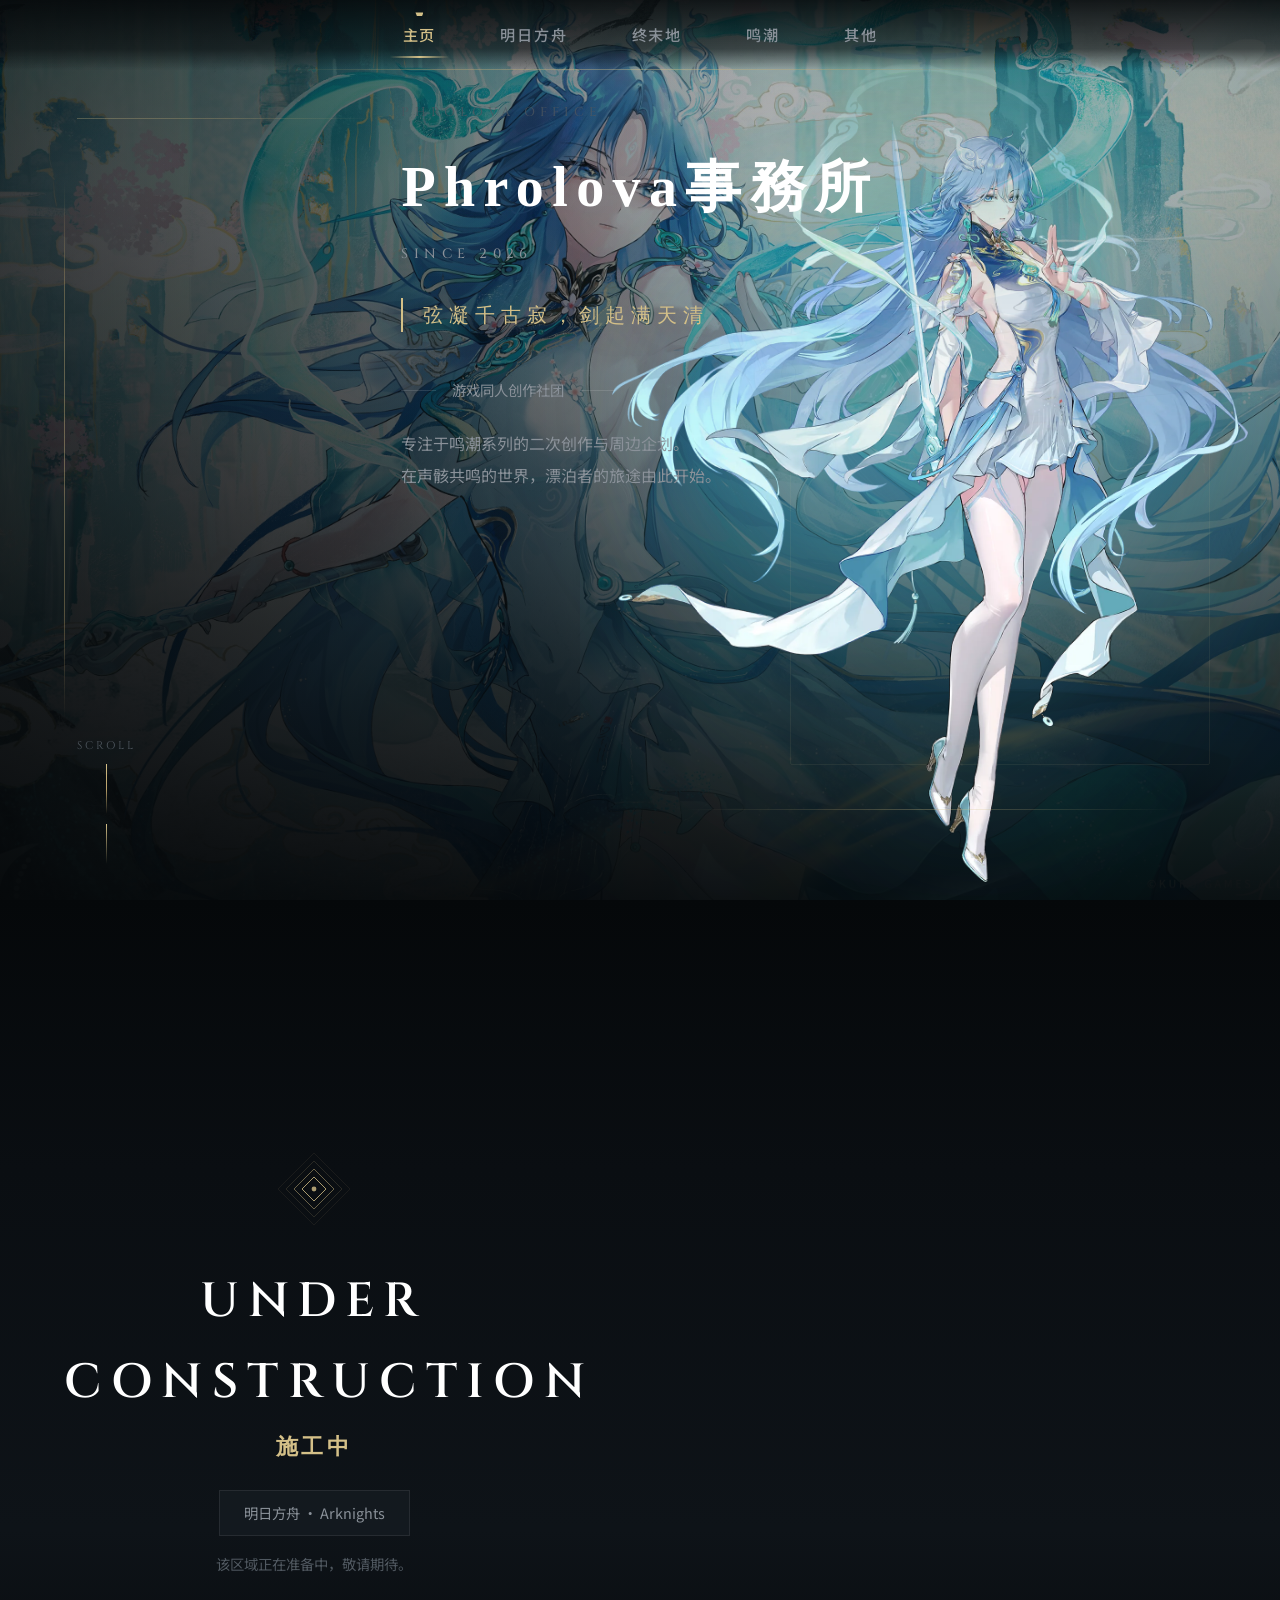
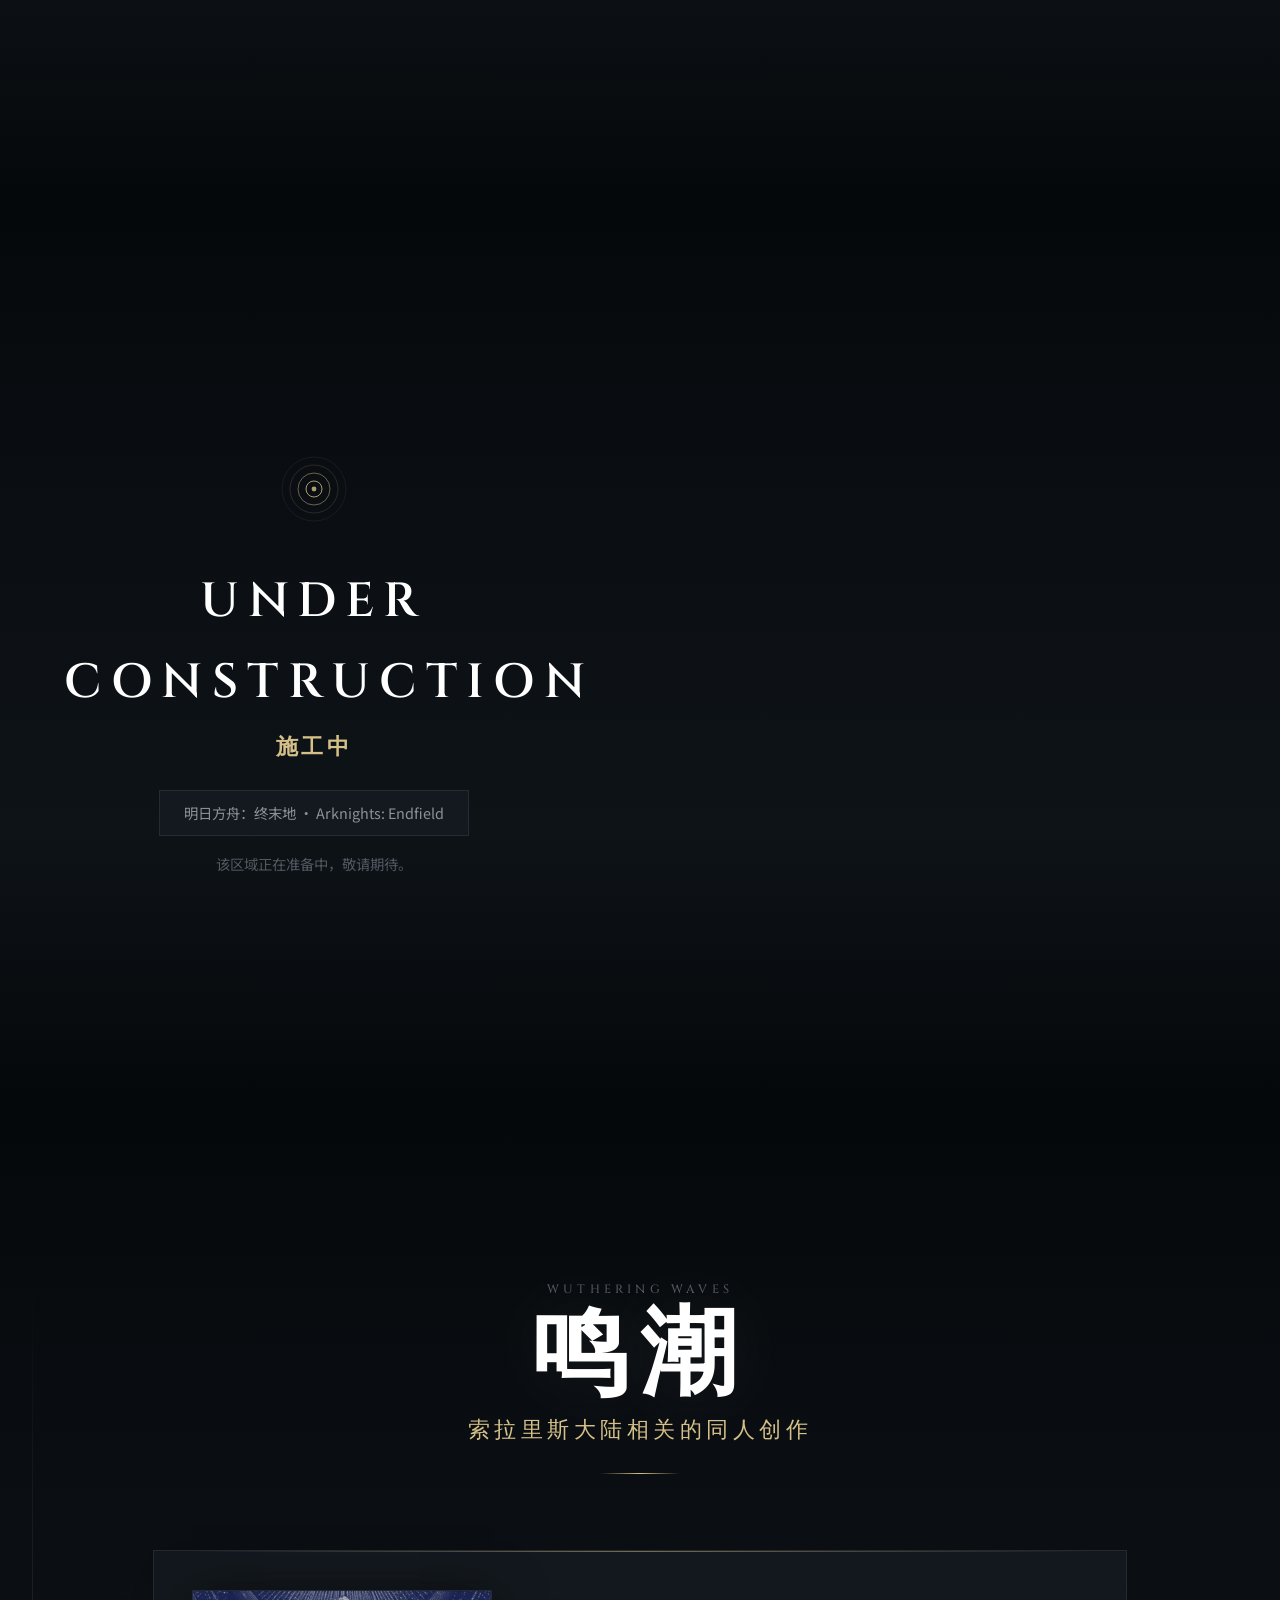
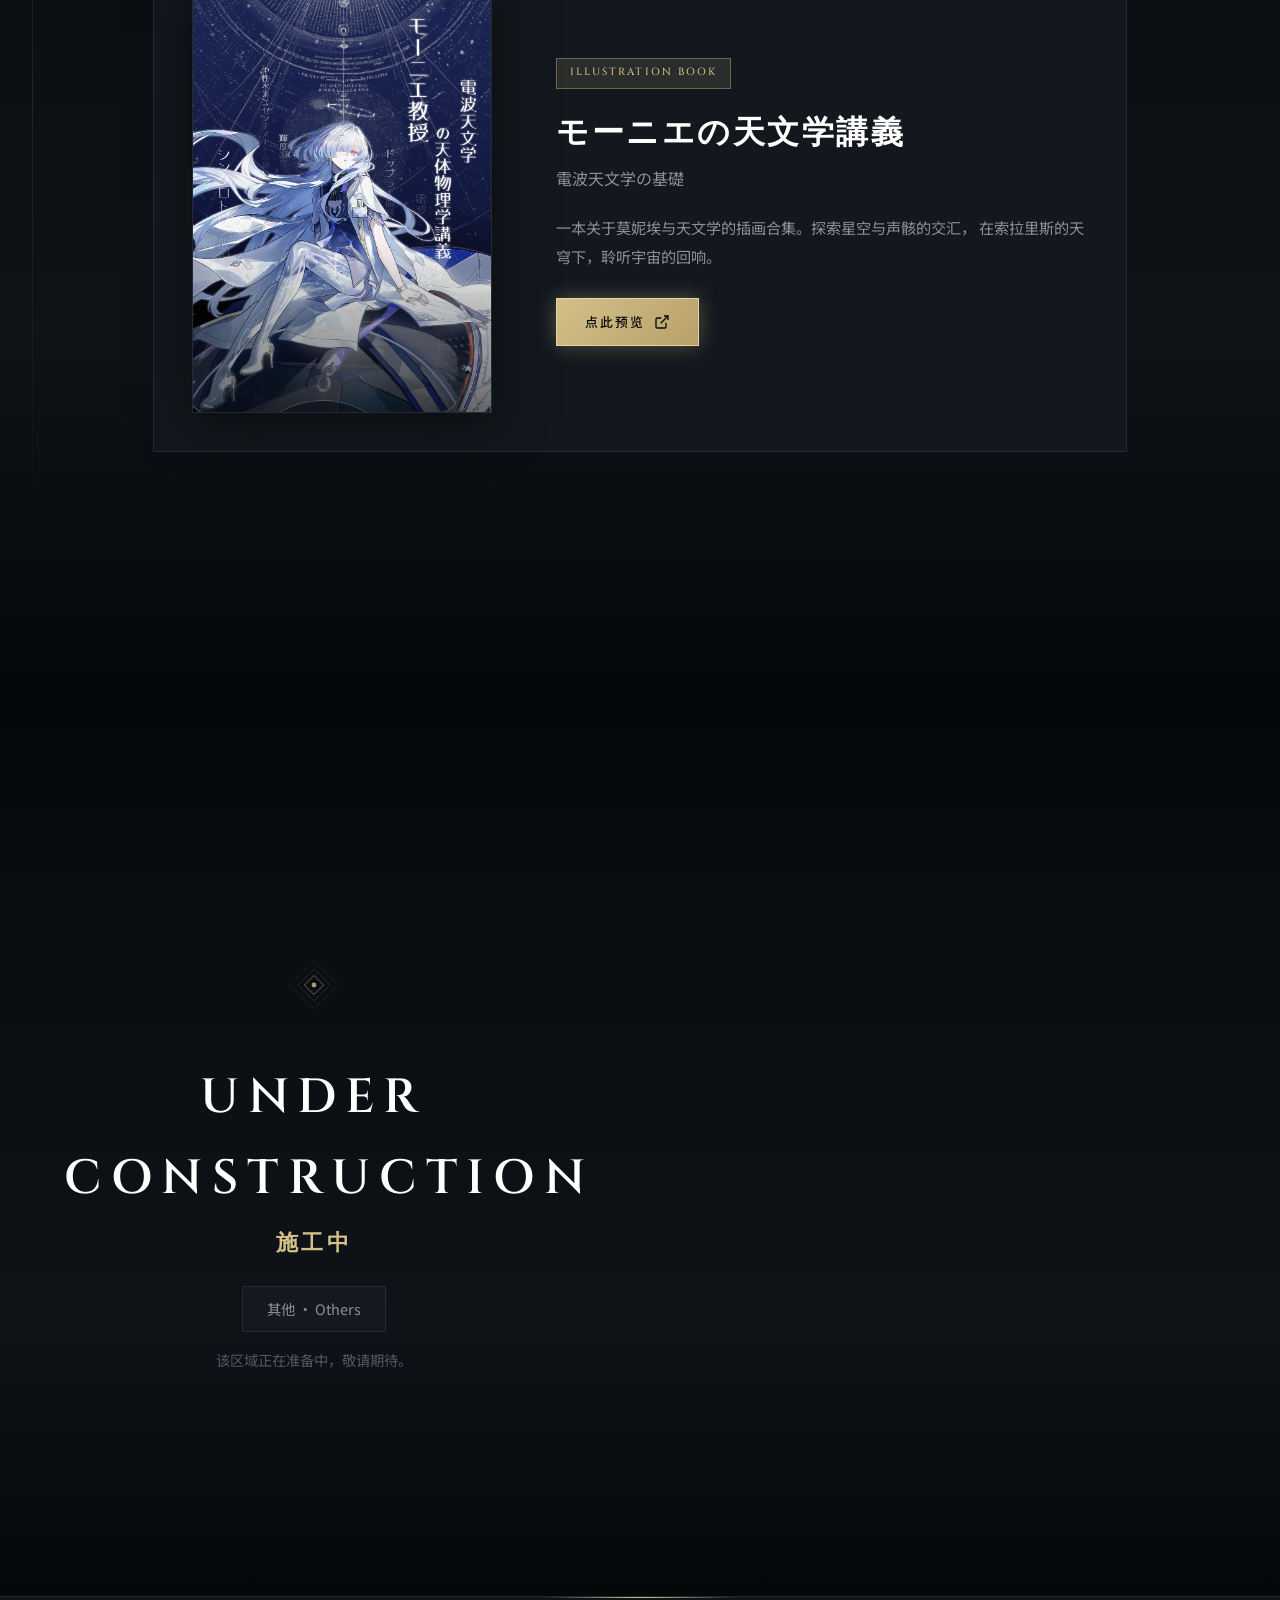
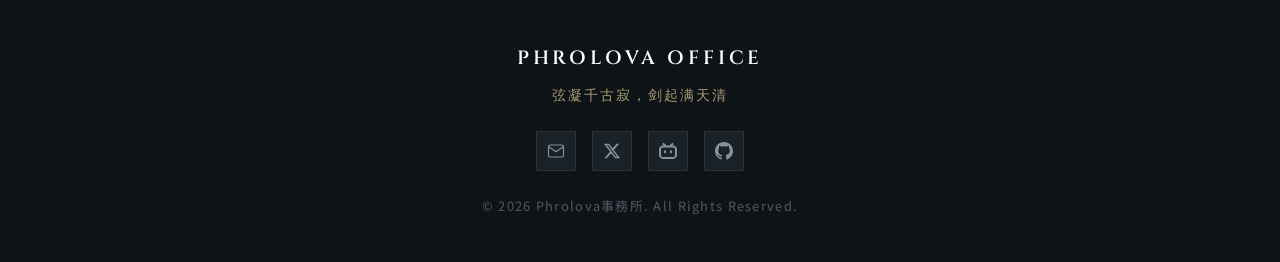
==== commit aae40467: "feat: implement vertical full-screen snap scroll with nav-mapped sections - Restructured index.html " ====
--- a/index.html
+++ b/index.html
@@ -21,19 +21,19 @@
     <!-- 固定顶部导航 -->
     <header class="home-top-nav" id="mainNav">
       <nav class="nav" aria-label="主导航">
-        <a class="nav-link is-active" href="index.html">主页</a>
-        <a class="nav-link" href="arknights.html">明日方舟</a>
-        <a class="nav-link" href="endfield.html">终末地</a>
-        <a class="nav-link" href="wuthering.html">鸣潮</a>
-        <a class="nav-link" href="others.html">其他</a>
+        <a class="nav-link is-active" href="#home" data-section="home">主页</a>
+        <a class="nav-link" href="#arknights" data-section="arknights">明日方舟</a>
+        <a class="nav-link" href="#endfield" data-section="endfield">终末地</a>
+        <a class="nav-link" href="#wuthering" data-section="wuthering">鸣潮</a>
+        <a class="nav-link" href="#others" data-section="others">其他</a>
       </nav>
     </header>
 
     <main class="landing-main">
       <!-- ═══════════════════════════════════════════════════════════════════════
-           Section 1 — Hero
-           ═══════════════════════════════════════════════════════════════════════ -->
-      <section class="landing-section section-hero" id="sectionHero" aria-label="首页主视觉">
+           Section 1 — 主页 (Hero)
+           ═══════════════════════════════════════════════════════════════════════ -->
+      <section class="landing-section section-hero" id="home" aria-label="首页主视觉">
         <!-- 背景横幅 -->
         <div class="section-hero-bg" aria-hidden="true">
           <img src="figure/qingxiao-banner.jpeg" alt="" />
@@ -82,15 +82,61 @@
       </section>
 
       <!-- ═══════════════════════════════════════════════════════════════════════
-           Section 2 — Works / 鸣潮
-           ═══════════════════════════════════════════════════════════════════════ -->
-      <section class="landing-section section-works" id="sectionWorks" aria-labelledby="worksTitle">
+           Section 2 — 明日方舟 (Under Construction)
+           ═══════════════════════════════════════════════════════════════════════ -->
+      <section class="landing-section section-construction" id="arknights" aria-labelledby="arknightsTitle">
+        <div class="section-inner">
+          <div class="construction-content">
+            <div class="construction-icon" aria-hidden="true">
+              <svg viewBox="0 0 100 100" fill="none" xmlns="http://www.w3.org/2000/svg">
+                <path d="M50 5 L95 50 L50 95 L5 50 Z" stroke="currentColor" stroke-width="0.5" fill="none" opacity="0.2"/>
+                <path d="M50 15 L85 50 L50 85 L15 50 Z" stroke="currentColor" stroke-width="0.5" fill="none" opacity="0.4"/>
+                <path d="M50 25 L75 50 L50 75 L25 50 Z" stroke="currentColor" stroke-width="1" fill="none" opacity="0.6"/>
+                <path d="M50 35 L65 50 L50 65 L35 50 Z" stroke="currentColor" stroke-width="1" fill="none"/>
+                <circle cx="50" cy="50" r="3" fill="currentColor" opacity="0.8"/>
+              </svg>
+            </div>
+            <p class="construction-title-en">UNDER CONSTRUCTION</p>
+            <h2 class="construction-title-cn" id="arknightsTitle">施工中</h2>
+            <p class="construction-page-name">明日方舟 · Arknights</p>
+            <p class="construction-desc">该区域正在准备中，敬请期待。</p>
+          </div>
+        </div>
+      </section>
+
+      <!-- ═══════════════════════════════════════════════════════════════════════
+           Section 3 — 终末地 (Under Construction)
+           ═══════════════════════════════════════════════════════════════════════ -->
+      <section class="landing-section section-construction" id="endfield" aria-labelledby="endfieldTitle">
+        <div class="section-inner">
+          <div class="construction-content">
+            <div class="construction-icon" aria-hidden="true">
+              <svg viewBox="0 0 100 100" fill="none" xmlns="http://www.w3.org/2000/svg">
+                <circle cx="50" cy="50" r="40" stroke="currentColor" stroke-width="0.5" fill="none" opacity="0.2"/>
+                <circle cx="50" cy="50" r="30" stroke="currentColor" stroke-width="0.5" fill="none" opacity="0.4"/>
+                <circle cx="50" cy="50" r="20" stroke="currentColor" stroke-width="1" fill="none" opacity="0.6"/>
+                <circle cx="50" cy="50" r="10" stroke="currentColor" stroke-width="1" fill="none"/>
+                <circle cx="50" cy="50" r="3" fill="currentColor" opacity="0.8"/>
+              </svg>
+            </div>
+            <p class="construction-title-en">UNDER CONSTRUCTION</p>
+            <h2 class="construction-title-cn" id="endfieldTitle">施工中</h2>
+            <p class="construction-page-name">明日方舟：终末地 · Arknights: Endfield</p>
+            <p class="construction-desc">该区域正在准备中，敬请期待。</p>
+          </div>
+        </div>
+      </section>
+
+      <!-- ═══════════════════════════════════════════════════════════════════════
+           Section 4 — 鸣潮 (Works)
+           ═══════════════════════════════════════════════════════════════════════ -->
+      <section class="landing-section section-works" id="wuthering" aria-labelledby="wutheringTitle">
         <div class="section-inner">
           <!-- 区块头部 -->
           <header class="landing-header reveal">
-            <p class="landing-header-label">Featured Works</p>
-            <h2 class="landing-header-title" id="worksTitle">WORKS</h2>
-            <p class="landing-header-subtitle">鸣潮</p>
+            <p class="landing-header-label">Wuthering Waves</p>
+            <h2 class="landing-header-title" id="wutheringTitle">鸣潮</h2>
+            <p class="landing-header-subtitle">索拉里斯大陆相关的同人创作</p>
             <div class="landing-header-line" aria-hidden="true"></div>
           </header>
 
@@ -99,7 +145,7 @@
             <article class="work-feature">
               <!-- 封面 -->
               <div class="work-feature-cover">
-                <img src="figure/cover-Blue.png" alt="モーニエの天文学講義 封面" />
+                <img src="figure/cover-monier.webp" alt="モーニエの天文学講義 封面" />
                 <div class="work-feature-cover-overlay" aria-hidden="true"></div>
               </div>
               
@@ -113,10 +159,12 @@
                   在索拉里斯的天穹下，聆听宇宙的回响。
                 </p>
                 <div class="work-feature-actions">
-                  <a href="wuthering.html" class="btn btn-primary">
-                    <span>查看详情</span>
+                  <a href="figure/monier-astronomy-preview.pdf" target="_blank" rel="noopener" class="btn btn-primary">
+                    <span>点此预览</span>
                     <svg width="16" height="16" viewBox="0 0 24 24" fill="none" stroke="currentColor" stroke-width="2">
-                      <path d="M5 12h14M12 5l7 7-7 7"/>
+                      <path d="M18 13v6a2 2 0 0 1-2 2H5a2 2 0 0 1-2-2V8a2 2 0 0 1 2-2h6"/>
+                      <polyline points="15 3 21 3 21 9"/>
+                      <line x1="10" y1="14" x2="21" y2="3"/>
                     </svg>
                   </a>
                 </div>
@@ -127,7 +175,7 @@
           <!-- 更多作品入口 -->
           <div class="works-more reveal">
             <a href="wuthering.html" class="link-more">
-              <span>探索更多鸣潮作品</span>
+              <span>查看详情页</span>
               <svg width="20" height="20" viewBox="0 0 24 24" fill="none" stroke="currentColor" stroke-width="1.5">
                 <path d="M5 12h14M12 5l7 7-7 7"/>
               </svg>
@@ -137,123 +185,23 @@
       </section>
 
       <!-- ═══════════════════════════════════════════════════════════════════════
-           Section 3 — Explore / 施工中项目
-           ═══════════════════════════════════════════════════════════════════════ -->
-      <section class="landing-section section-explore" id="sectionExplore" aria-labelledby="exploreTitle">
-        <div class="section-inner">
-          <!-- 区块头部 -->
-          <header class="landing-header reveal">
-            <p class="landing-header-label">More Projects</p>
-            <h2 class="landing-header-title" id="exploreTitle">EXPLORE</h2>
-            <p class="landing-header-subtitle">探索</p>
-            <div class="landing-header-line" aria-hidden="true"></div>
-          </header>
-
-          <!-- 项目卡片网格 -->
-          <div class="explore-grid">
-            <a href="arknights.html" class="explore-card reveal">
-              <div class="explore-card-icon" aria-hidden="true">
-                <svg viewBox="0 0 100 100" fill="none" xmlns="http://www.w3.org/2000/svg">
-                  <path d="M50 10 L90 50 L50 90 L10 50 Z" stroke="currentColor" stroke-width="1" fill="none"/>
-                  <path d="M50 25 L75 50 L50 75 L25 50 Z" stroke="currentColor" stroke-width="0.5" fill="none" opacity="0.5"/>
-                </svg>
-              </div>
-              <span class="explore-card-status">施工中</span>
-              <h3 class="explore-card-title">ARKNIGHTS</h3>
-              <p class="explore-card-subtitle">明日方舟</p>
-            </a>
-            
-            <a href="endfield.html" class="explore-card reveal">
-              <div class="explore-card-icon" aria-hidden="true">
-                <svg viewBox="0 0 100 100" fill="none" xmlns="http://www.w3.org/2000/svg">
-                  <circle cx="50" cy="50" r="35" stroke="currentColor" stroke-width="1" fill="none"/>
-                  <circle cx="50" cy="50" r="20" stroke="currentColor" stroke-width="0.5" fill="none" opacity="0.5"/>
-                  <circle cx="50" cy="50" r="5" fill="currentColor" opacity="0.3"/>
-                </svg>
-              </div>
-              <span class="explore-card-status">施工中</span>
-              <h3 class="explore-card-title">ENDFIELD</h3>
-              <p class="explore-card-subtitle">明日方舟：终末地</p>
-            </a>
-            
-            <a href="others.html" class="explore-card reveal">
-              <div class="explore-card-icon" aria-hidden="true">
-                <svg viewBox="0 0 100 100" fill="none" xmlns="http://www.w3.org/2000/svg">
-                  <path d="M20 50 L50 20 L80 50 L50 80 Z" stroke="currentColor" stroke-width="1" fill="none"/>
-                  <path d="M35 50 L50 35 L65 50 L50 65 Z" stroke="currentColor" stroke-width="0.5" fill="none" opacity="0.5"/>
-                </svg>
-              </div>
-              <span class="explore-card-status">更多</span>
-              <h3 class="explore-card-title">OTHERS</h3>
-              <p class="explore-card-subtitle">其他</p>
-            </a>
-          </div>
-        </div>
-      </section>
-
-      <!-- ═══════════════════════════════════════════════════════════════════════
-           Section 4 — Contact
-           ═══════════════════════════════════════════════════════════════════════ -->
-      <section class="landing-section section-contact" id="sectionContact" aria-labelledby="contactTitle">
-        <div class="section-inner">
-          <!-- 区块头部 -->
-          <header class="landing-header reveal">
-            <p class="landing-header-label">Get in Touch</p>
-            <h2 class="landing-header-title" id="contactTitle">CONTACT</h2>
-            <p class="landing-header-subtitle">联系方式</p>
-            <div class="landing-header-line" aria-hidden="true"></div>
-          </header>
-
-          <!-- 联系方式网格 -->
-          <div class="contact-grid reveal">
-            <a href="mailto:blueberrydarkchocolate@gmail.com" class="contact-item">
-              <span class="contact-item-icon">
-                <svg width="24" height="24" viewBox="0 0 24 24" fill="none" stroke="currentColor" stroke-width="1.5">
-                  <rect x="2" y="4" width="20" height="16" rx="2"/>
-                  <path d="M22 6L12 13L2 6"/>
-                </svg>
-              </span>
-              <span class="contact-item-info">
-                <strong>Email</strong>
-                <small>blueberrydarkchocolate@gmail.com</small>
-              </span>
-            </a>
-            
-            <a href="https://x.com/cellinia_0601" target="_blank" rel="noopener noreferrer" class="contact-item">
-              <span class="contact-item-icon">
-                <svg width="24" height="24" viewBox="0 0 24 24" fill="currentColor">
-                  <path d="M18.244 2.25h3.308l-7.227 8.26 8.502 11.24H16.17l-5.214-6.817L4.99 21.75H1.68l7.73-8.835L1.254 2.25H8.08l4.713 6.231zm-1.161 17.52h1.833L7.084 4.126H5.117z"/>
-                </svg>
-              </span>
-              <span class="contact-item-info">
-                <strong>X / Twitter</strong>
-                <small>@cellinia_0601</small>
-              </span>
-            </a>
-            
-            <a href="https://space.bilibili.com/650433966" target="_blank" rel="noopener noreferrer" class="contact-item">
-              <span class="contact-item-icon">
-                <svg width="24" height="24" viewBox="0 0 24 24" fill="currentColor">
-                  <path d="M17.813 4.653h.854c1.51.054 2.769.578 3.773 1.574 1.004.995 1.524 2.249 1.56 3.76v7.36c-.036 1.51-.556 2.769-1.56 3.773s-2.262 1.524-3.773 1.56H5.333c-1.51-.036-2.769-.556-3.773-1.56S.036 18.858 0 17.347v-7.36c.036-1.511.556-2.765 1.56-3.76 1.004-.996 2.262-1.52 3.773-1.574h.774l-1.174-1.12a1.234 1.234 0 0 1-.373-.906c0-.356.124-.659.373-.907l.027-.027c.267-.249.573-.373.92-.373.347 0 .653.124.92.373L9.653 4.44c.071.071.134.142.187.213h4.267a.836.836 0 0 1 .16-.213l2.853-2.747c.267-.249.573-.373.92-.373.347 0 .662.151.929.4.267.249.391.551.391.907 0 .355-.124.657-.373.906zM5.333 7.24c-.746.018-1.373.276-1.88.773-.506.498-.769 1.13-.786 1.894v7.52c.017.764.28 1.395.786 1.893.507.498 1.134.756 1.88.773h13.334c.746-.017 1.373-.275 1.88-.773.506-.498.769-1.129.786-1.893v-7.52c-.017-.765-.28-1.396-.786-1.894-.507-.497-1.134-.755-1.88-.773zM8 11.107c.373 0 .684.124.933.373.25.249.383.569.4.96v1.173c-.017.391-.15.711-.4.96-.249.25-.56.374-.933.374s-.684-.125-.933-.374c-.25-.249-.383-.569-.4-.96V12.44c0-.373.129-.689.386-.947.258-.257.574-.386.947-.386zm8 0c.373 0 .684.124.933.373.25.249.383.569.4.96v1.173c-.017.391-.15.711-.4.96-.249.25-.56.374-.933.374s-.684-.125-.933-.374c-.25-.249-.383-.569-.4-.96V12.44c.017-.391.15-.711.4-.96.249-.249.56-.373.933-.373z"/>
-                </svg>
-              </span>
-              <span class="contact-item-info">
-                <strong>Bilibili</strong>
-                <small>@650433966</small>
-              </span>
-            </a>
-            
-            <a href="https://github.com/CelliniaTexas0601" target="_blank" rel="noopener noreferrer" class="contact-item">
-              <span class="contact-item-icon">
-                <svg width="24" height="24" viewBox="0 0 24 24" fill="currentColor">
-                  <path d="M12 0C5.374 0 0 5.373 0 12c0 5.302 3.438 9.8 8.207 11.387.599.111.793-.261.793-.577v-2.234c-3.338.726-4.033-1.416-4.033-1.416-.546-1.387-1.333-1.756-1.333-1.756-1.089-.745.083-.729.083-.729 1.205.084 1.839 1.237 1.839 1.237 1.07 1.834 2.807 1.304 3.492.997.107-.775.418-1.305.762-1.604-2.665-.305-5.467-1.334-5.467-5.931 0-1.311.469-2.381 1.236-3.221-.124-.303-.535-1.524.117-3.176 0 0 1.008-.322 3.301 1.23A11.509 11.509 0 0 1 12 5.803c1.02.005 2.047.138 3.006.404 2.291-1.552 3.297-1.23 3.297-1.23.653 1.653.242 2.874.118 3.176.77.84 1.235 1.911 1.235 3.221 0 4.609-2.807 5.624-5.479 5.921.43.372.823 1.102.823 2.222v3.293c0 .319.192.694.801.576C20.566 21.797 24 17.3 24 12c0-6.627-5.373-12-12-12z"/>
-                </svg>
-              </span>
-              <span class="contact-item-info">
-                <strong>GitHub</strong>
-                <small>CelliniaTexas0601</small>
-              </span>
-            </a>
+           Section 5 — 其他 (Under Construction)
+           ═══════════════════════════════════════════════════════════════════════ -->
+      <section class="landing-section section-construction" id="others" aria-labelledby="othersTitle">
+        <div class="section-inner">
+          <div class="construction-content">
+            <div class="construction-icon" aria-hidden="true">
+              <svg viewBox="0 0 100 100" fill="none" xmlns="http://www.w3.org/2000/svg">
+                <path d="M20 50 L50 20 L80 50 L50 80 Z" stroke="currentColor" stroke-width="0.5" fill="none" opacity="0.2"/>
+                <path d="M30 50 L50 30 L70 50 L50 70 Z" stroke="currentColor" stroke-width="0.5" fill="none" opacity="0.4"/>
+                <path d="M38 50 L50 38 L62 50 L50 62 Z" stroke="currentColor" stroke-width="1" fill="none" opacity="0.6"/>
+                <circle cx="50" cy="50" r="3" fill="currentColor" opacity="0.8"/>
+              </svg>
+            </div>
+            <p class="construction-title-en">UNDER CONSTRUCTION</p>
+            <h2 class="construction-title-cn" id="othersTitle">施工中</h2>
+            <p class="construction-page-name">其他 · Others</p>
+            <p class="construction-desc">该区域正在准备中，敬请期待。</p>
           </div>
         </div>
       </section>
@@ -268,6 +216,32 @@
           <span class="footer-logo">PHROLOVA OFFICE</span>
           <span class="footer-motto">弦凝千古寂，剑起满天清</span>
         </div>
+        
+        <!-- 联系方式 -->
+        <div class="footer-contact">
+          <a href="mailto:blueberrydarkchocolate@gmail.com" class="footer-contact-link" title="Email">
+            <svg width="18" height="18" viewBox="0 0 24 24" fill="none" stroke="currentColor" stroke-width="1.5">
+              <rect x="2" y="4" width="20" height="16" rx="2"/>
+              <path d="M22 6L12 13L2 6"/>
+            </svg>
+          </a>
+          <a href="https://x.com/cellinia_0601" target="_blank" rel="noopener noreferrer" class="footer-contact-link" title="X / Twitter">
+            <svg width="18" height="18" viewBox="0 0 24 24" fill="currentColor">
+              <path d="M18.244 2.25h3.308l-7.227 8.26 8.502 11.24H16.17l-5.214-6.817L4.99 21.75H1.68l7.73-8.835L1.254 2.25H8.08l4.713 6.231zm-1.161 17.52h1.833L7.084 4.126H5.117z"/>
+            </svg>
+          </a>
+          <a href="https://space.bilibili.com/650433966" target="_blank" rel="noopener noreferrer" class="footer-contact-link" title="Bilibili">
+            <svg width="18" height="18" viewBox="0 0 24 24" fill="currentColor">
+              <path d="M17.813 4.653h.854c1.51.054 2.769.578 3.773 1.574 1.004.995 1.524 2.249 1.56 3.76v7.36c-.036 1.51-.556 2.769-1.56 3.773s-2.262 1.524-3.773 1.56H5.333c-1.51-.036-2.769-.556-3.773-1.56S.036 18.858 0 17.347v-7.36c.036-1.511.556-2.765 1.56-3.76 1.004-.996 2.262-1.52 3.773-1.574h.774l-1.174-1.12a1.234 1.234 0 0 1-.373-.906c0-.356.124-.659.373-.907l.027-.027c.267-.249.573-.373.92-.373.347 0 .653.124.92.373L9.653 4.44c.071.071.134.142.187.213h4.267a.836.836 0 0 1 .16-.213l2.853-2.747c.267-.249.573-.373.92-.373.347 0 .662.151.929.4.267.249.391.551.391.907 0 .355-.124.657-.373.906zM5.333 7.24c-.746.018-1.373.276-1.88.773-.506.498-.769 1.13-.786 1.894v7.52c.017.764.28 1.395.786 1.893.507.498 1.134.756 1.88.773h13.334c.746-.017 1.373-.275 1.88-.773.506-.498.769-1.129.786-1.893v-7.52c-.017-.765-.28-1.396-.786-1.894-.507-.497-1.134-.755-1.88-.773zM8 11.107c.373 0 .684.124.933.373.25.249.383.569.4.96v1.173c-.017.391-.15.711-.4.96-.249.25-.56.374-.933.374s-.684-.125-.933-.374c-.25-.249-.383-.569-.4-.96V12.44c0-.373.129-.689.386-.947.258-.257.574-.386.947-.386zm8 0c.373 0 .684.124.933.373.25.249.383.569.4.96v1.173c-.017.391-.15.711-.4.96-.249.25-.56.374-.933.374s-.684-.125-.933-.374c-.25-.249-.383-.569-.4-.96V12.44c.017-.391.15-.711.4-.96.249-.249.56-.373.933-.373z"/>
+            </svg>
+          </a>
+          <a href="https://github.com/CelliniaTexas0601" target="_blank" rel="noopener noreferrer" class="footer-contact-link" title="GitHub">
+            <svg width="18" height="18" viewBox="0 0 24 24" fill="currentColor">
+              <path d="M12 0C5.374 0 0 5.373 0 12c0 5.302 3.438 9.8 8.207 11.387.599.111.793-.261.793-.577v-2.234c-3.338.726-4.033-1.416-4.033-1.416-.546-1.387-1.333-1.756-1.333-1.756-1.089-.745.083-.729.083-.729 1.205.084 1.839 1.237 1.839 1.237 1.07 1.834 2.807 1.304 3.492.997.107-.775.418-1.305.762-1.604-2.665-.305-5.467-1.334-5.467-5.931 0-1.311.469-2.381 1.236-3.221-.124-.303-.535-1.524.117-3.176 0 0 1.008-.322 3.301 1.23A11.509 11.509 0 0 1 12 5.803c1.02.005 2.047.138 3.006.404 2.291-1.552 3.297-1.23 3.297-1.23.653 1.653.242 2.874.118 3.176.77.84 1.235 1.911 1.235 3.221 0 4.609-2.807 5.624-5.479 5.921.43.372.823 1.102.823 2.222v3.293c0 .319.192.694.801.576C20.566 21.797 24 17.3 24 12c0-6.627-5.373-12-12-12z"/>
+            </svg>
+          </a>
+        </div>
+        
         <p class="footer-copy">&copy; 2026 Phrolova事務所. All Rights Reserved.</p>
       </div>
     </footer>
--- a/css/style.css
+++ b/css/style.css
@@ -102,6 +102,17 @@
   scroll-behavior: smooth;
   -webkit-font-smoothing: antialiased;
   -moz-osx-font-smoothing: grayscale;
+}
+
+/* 首页全屏吸附滚动 */
+html.snap-scroll {
+  scroll-snap-type: y mandatory;
+  scroll-padding-top: var(--nav-h);
+}
+
+html.snap-scroll body {
+  scroll-snap-type: y mandatory;
+  scroll-padding-top: var(--nav-h);
 }
 
 body {
@@ -1566,10 +1577,13 @@
 .landing-section {
   position: relative;
   min-height: 100vh;
+  min-height: 100dvh;
   display: flex;
   flex-direction: column;
   justify-content: center;
   overflow: hidden;
+  scroll-snap-align: start;
+  scroll-snap-stop: always;
 }
 
 .section-inner {
@@ -1636,6 +1650,7 @@
   align-items: center;
   justify-content: flex-start;
   padding: calc(var(--nav-h) + 2rem) clamp(2rem, 8vw, 6rem) 4rem;
+  scroll-snap-align: start;
 }
 
 /* Hero 背景 */
@@ -1860,6 +1875,7 @@
     var(--bg-void) 100%
   );
   padding: clamp(4rem, 10vh, 8rem) 0;
+  padding-top: calc(var(--nav-h) + clamp(2rem, 5vh, 4rem));
 }
 
 /* 左侧装饰线 */
@@ -2036,6 +2052,7 @@
     var(--bg-void) 100%
   );
   padding: clamp(4rem, 10vh, 8rem) 0;
+  padding-top: calc(var(--nav-h) + clamp(2rem, 5vh, 4rem));
 }
 
 /* Explore grid */
@@ -2143,6 +2160,7 @@
     var(--bg-base) 100%
   );
   padding: clamp(4rem, 10vh, 8rem) 0 clamp(3rem, 6vh, 5rem);
+  padding-top: calc(var(--nav-h) + clamp(2rem, 5vh, 4rem));
 }
 
 /* Contact grid */
@@ -2217,12 +2235,57 @@
 }
 
 /* ══════════════════════════════════════════════════════════════════════════════
+   Section: Construction — 施工中全屏区块
+   ══════════════════════════════════════════════════════════════════════════════ */
+.section-construction {
+  background: linear-gradient(180deg, 
+    var(--bg-void) 0%, 
+    var(--bg-deep) 30%,
+    var(--bg-base) 70%,
+    var(--bg-void) 100%
+  );
+  padding: clamp(4rem, 10vh, 8rem) 0;
+  padding-top: calc(var(--nav-h) + clamp(2rem, 5vh, 4rem));
+  display: flex;
+  align-items: center;
+  justify-content: center;
+}
+
+.section-construction .construction-content {
+  animation: none;
+}
+
+.section-construction .construction-icon {
+  width: 80px;
+  height: 80px;
+  margin: 0 auto 2rem;
+}
+
+.section-construction .construction-title-en {
+  font-size: clamp(1.8rem, 6vw, 3rem);
+}
+
+.section-construction .construction-title-cn {
+  font-size: clamp(1.1rem, 3vw, 1.4rem);
+  margin-bottom: 1.5rem;
+}
+
+.section-construction .construction-page-name {
+  margin-bottom: 1rem;
+}
+
+.section-construction .construction-desc {
+  margin-bottom: 0;
+}
+
+/* ══════════════════════════════════════════════════════════════════════════════
    Footer — 增强版
    ══════════════════════════════════════════════════════════════════════════════ */
 .page-home .site-footer {
   background: var(--bg-base);
   border-top: 1px solid var(--border-subtle);
   padding: clamp(2.5rem, 5vh, 4rem) clamp(2rem, 5vw, 4rem);
+  scroll-snap-align: end;
 }
 
 .footer-content {
@@ -2253,6 +2316,31 @@
   letter-spacing: 0.15em;
   color: var(--gold-primary);
   opacity: 0.8;
+}
+
+.footer-contact {
+  display: flex;
+  justify-content: center;
+  gap: 1rem;
+  margin-bottom: 1.5rem;
+}
+
+.footer-contact-link {
+  display: flex;
+  align-items: center;
+  justify-content: center;
+  width: 40px;
+  height: 40px;
+  background: var(--bg-elevated);
+  border: 1px solid var(--border-subtle);
+  color: var(--text-secondary);
+  transition: all 0.3s var(--ease-smooth);
+}
+
+.footer-contact-link:hover {
+  border-color: var(--border-gold);
+  color: var(--gold-primary);
+  background: var(--gold-subtle);
 }
 
 .footer-copy {
@@ -2382,4 +2470,94 @@
   .contact-item {
     transition: none;
   }
+  
+  /* 减少动画时使用更柔和的 snap 或禁用 */
+  html.snap-scroll {
+    scroll-snap-type: y proximity;
+  }
+  
+  html.snap-scroll body {
+    scroll-snap-type: y proximity;
+  }
+}
+
+/* ══════════════════════════════════════════════════════════════════════════════
+   Scroll Progress Dots (Optional Side Navigation)
+   ══════════════════════════════════════════════════════════════════════════════ */
+.scroll-progress {
+  position: fixed;
+  right: clamp(1rem, 2vw, 2rem);
+  top: 50%;
+  transform: translateY(-50%);
+  z-index: 50;
+  display: flex;
+  flex-direction: column;
+  gap: 0.75rem;
+  opacity: 0;
+  transition: opacity 0.4s var(--ease-smooth);
+}
+
+.scroll-progress.is-visible {
+  opacity: 1;
+}
+
+.scroll-progress-dot {
+  width: 8px;
+  height: 8px;
+  border-radius: 50%;
+  background: var(--border-default);
+  border: 1px solid var(--border-subtle);
+  cursor: pointer;
+  transition: all 0.3s var(--ease-smooth);
+  position: relative;
+}
+
+.scroll-progress-dot::before {
+  content: attr(data-label);
+  position: absolute;
+  right: 100%;
+  top: 50%;
+  transform: translateY(-50%);
+  padding-right: 0.75rem;
+  font-family: var(--font-display-en);
+  font-size: 0.65rem;
+  letter-spacing: 0.1em;
+  text-transform: uppercase;
+  color: var(--text-muted);
+  white-space: nowrap;
+  opacity: 0;
+  transition: opacity 0.25s var(--ease-smooth);
+  pointer-events: none;
+}
+
+.scroll-progress-dot:hover::before {
+  opacity: 1;
+}
+
+.scroll-progress-dot:hover {
+  background: var(--text-secondary);
+  transform: scale(1.2);
+}
+
+.scroll-progress-dot.is-active {
+  background: var(--gold-primary);
+  border-color: var(--gold-primary);
+  box-shadow: 0 0 10px var(--gold-glow);
+}
+
+.scroll-progress-dot.is-active::before {
+  color: var(--gold-primary);
+}
+
+/* 移动端隐藏进度点 */
+@media (max-width: 768px) {
+  .scroll-progress {
+    display: none;
+  }
+}
+
+@media (prefers-reduced-motion: reduce) {
+  .scroll-progress-dot {
+    transition: none;
+  }
 }
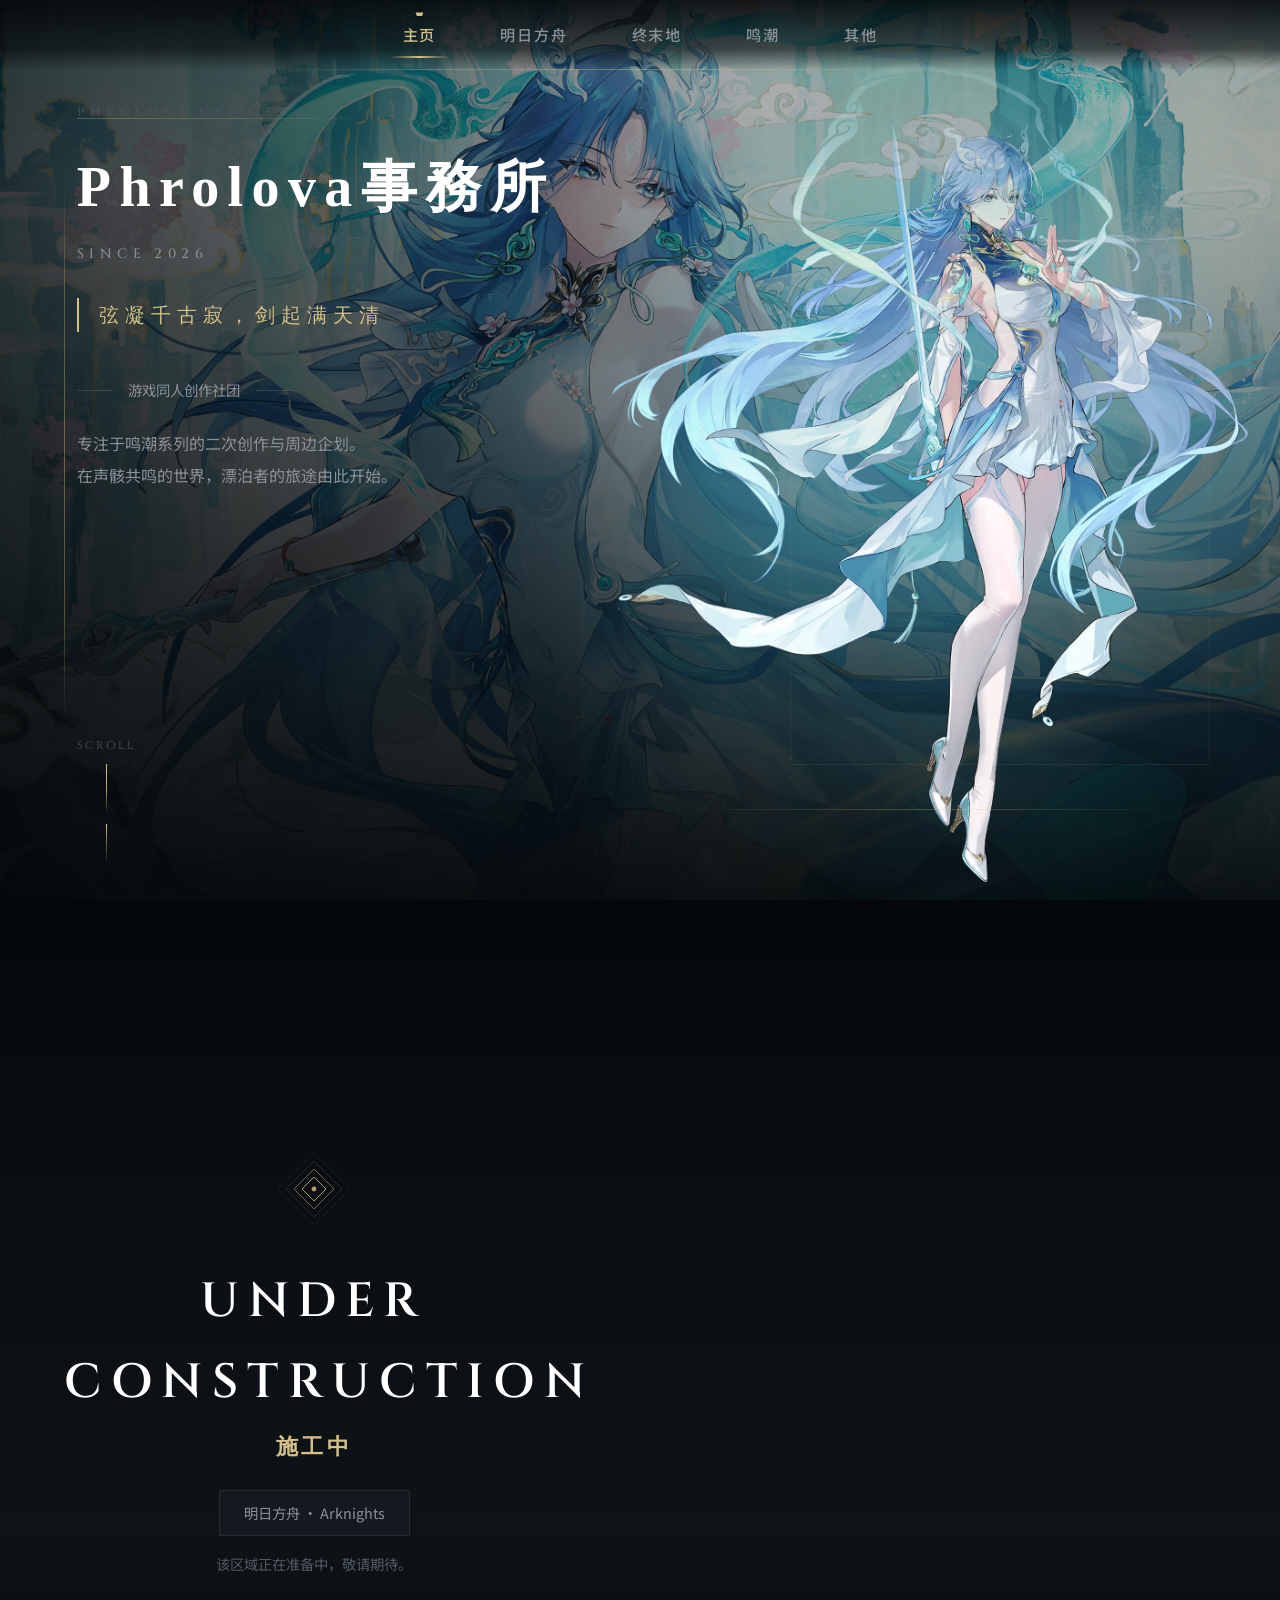
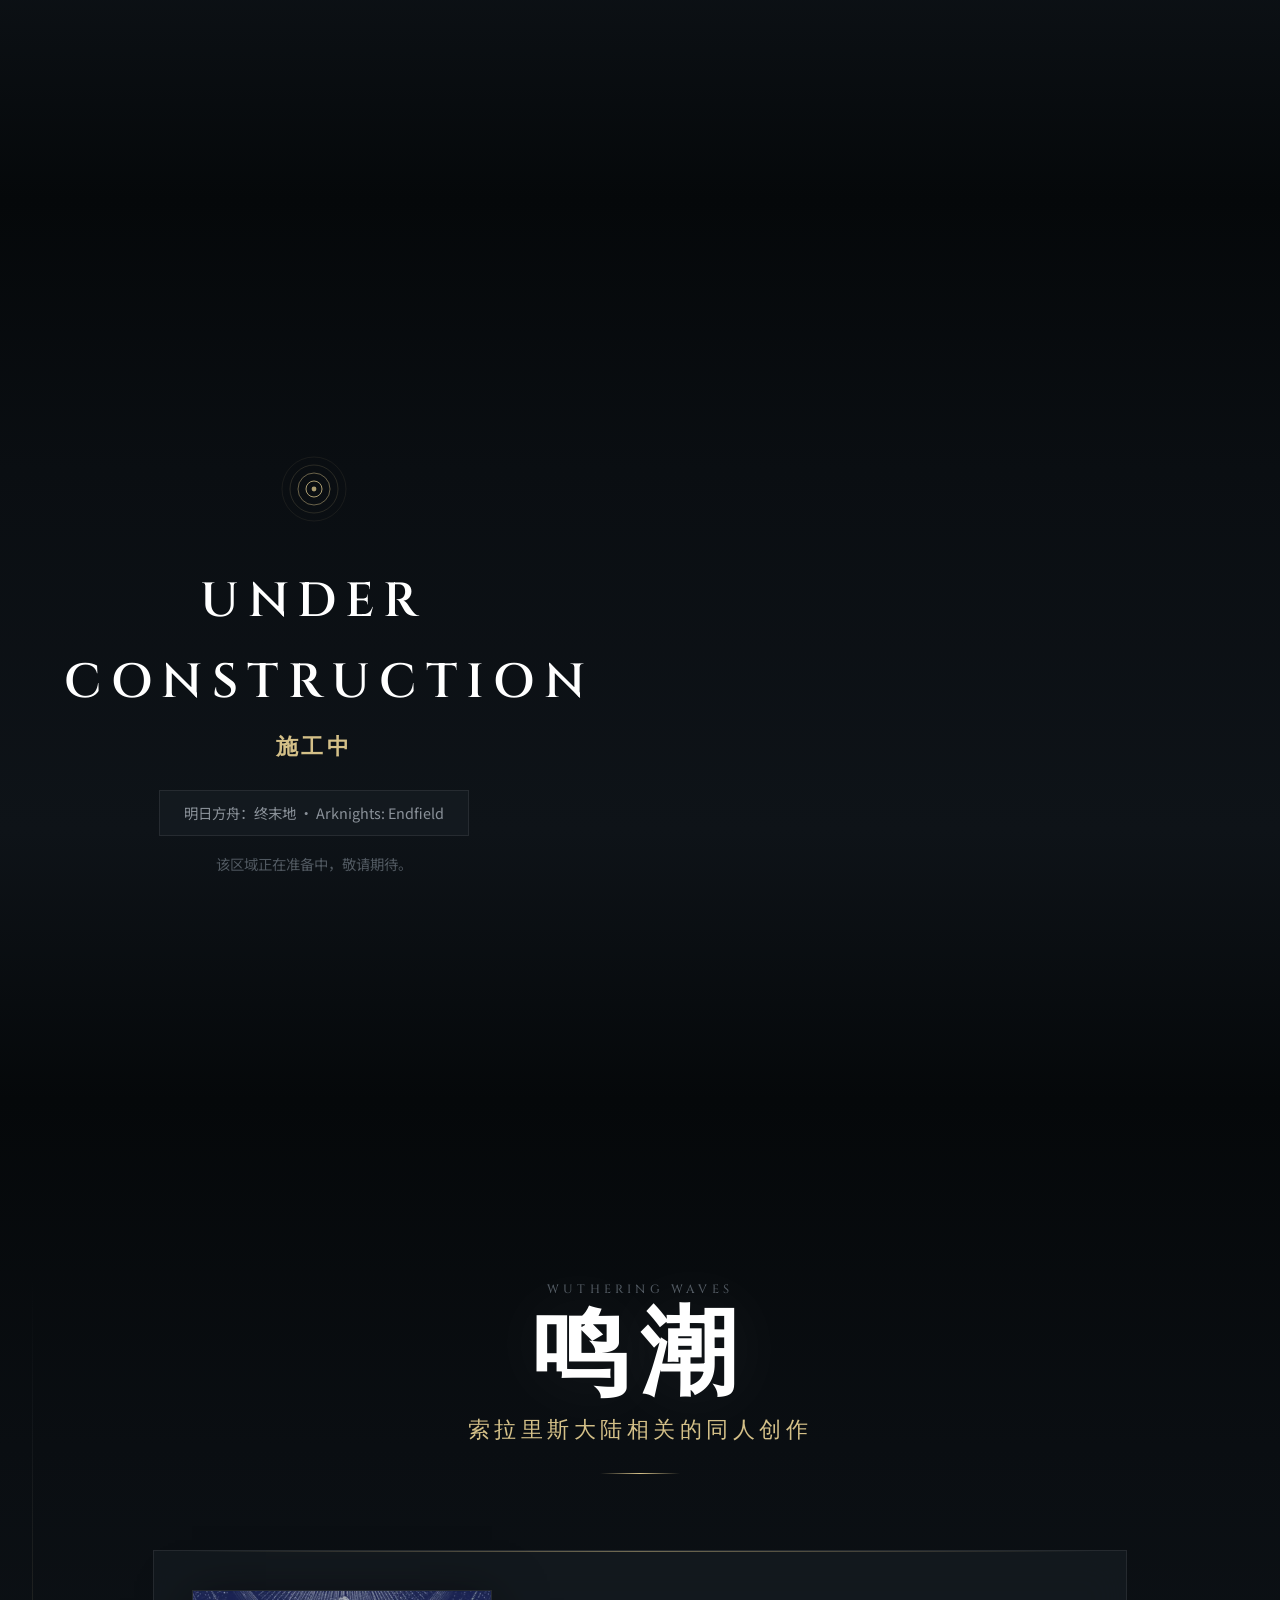
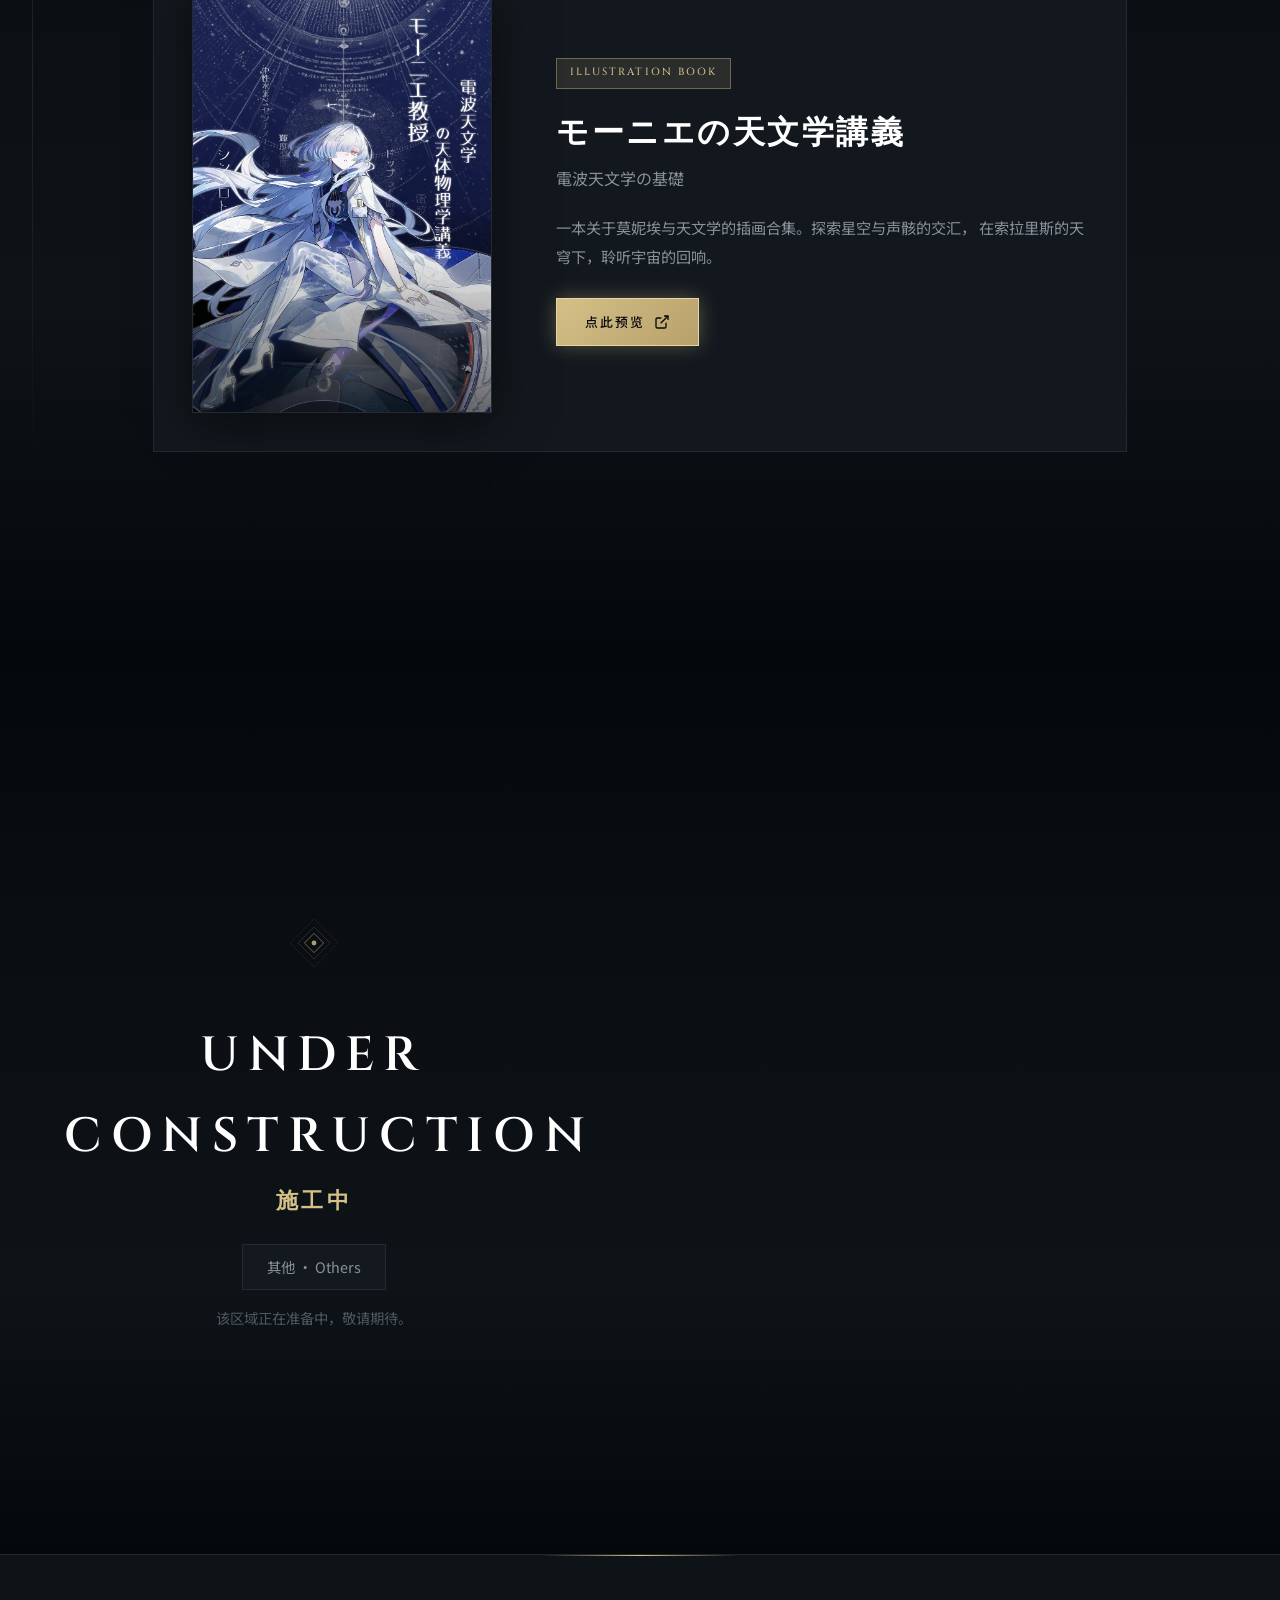
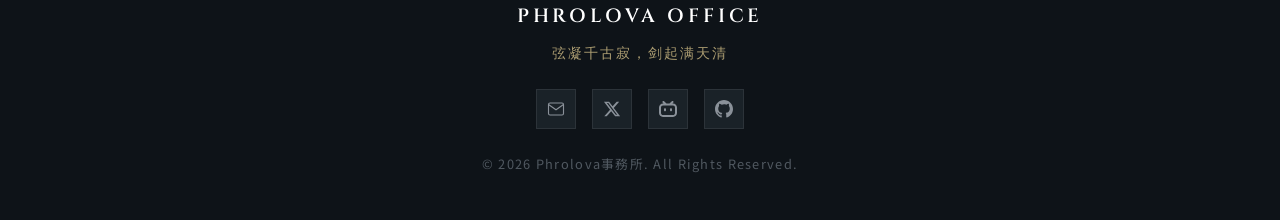
==== commit 6ea77fda: "Remove 查看详情页 / .works-more block from 鸣潮 section Co-authored-by: CelliniaTexas <blueberrydarkchocola" ====
--- a/index.html
+++ b/index.html
@@ -171,16 +171,6 @@
               </div>
             </article>
           </div>
-
-          <!-- 更多作品入口 -->
-          <div class="works-more reveal">
-            <a href="wuthering.html" class="link-more">
-              <span>查看详情页</span>
-              <svg width="20" height="20" viewBox="0 0 24 24" fill="none" stroke="currentColor" stroke-width="1.5">
-                <path d="M5 12h14M12 5l7 7-7 7"/>
-              </svg>
-            </a>
-          </div>
         </div>
       </section>
 
--- a/css/style.css
+++ b/css/style.css
@@ -1649,7 +1649,7 @@
   display: flex;
   align-items: center;
   justify-content: flex-start;
-  padding: calc(var(--nav-h) + 2rem) clamp(2rem, 8vw, 6rem) 4rem;
+  padding: calc(var(--nav-h) + 2rem) clamp(1.5rem, 4vw, 3rem) 4rem clamp(2rem, 6vw, 5rem);
   scroll-snap-align: start;
 }
 
@@ -1765,7 +1765,9 @@
 .section-hero .hero-content {
   position: relative;
   z-index: 3;
-  max-width: 650px;
+  max-width: 550px;
+  margin-right: auto;
+  margin-left: 0;
   animation: rise-in 1.2s var(--ease-out-expo) both;
 }
 
@@ -2404,7 +2406,11 @@
   
   .hero-decor { display: none; }
   
-  .section-hero .hero-content { max-width: 100%; }
+  .section-hero .hero-content { 
+    max-width: 100%; 
+    margin-left: 0;
+    margin-right: 0;
+  }
   
   .section-hero .scroll-hint { display: none; }
   
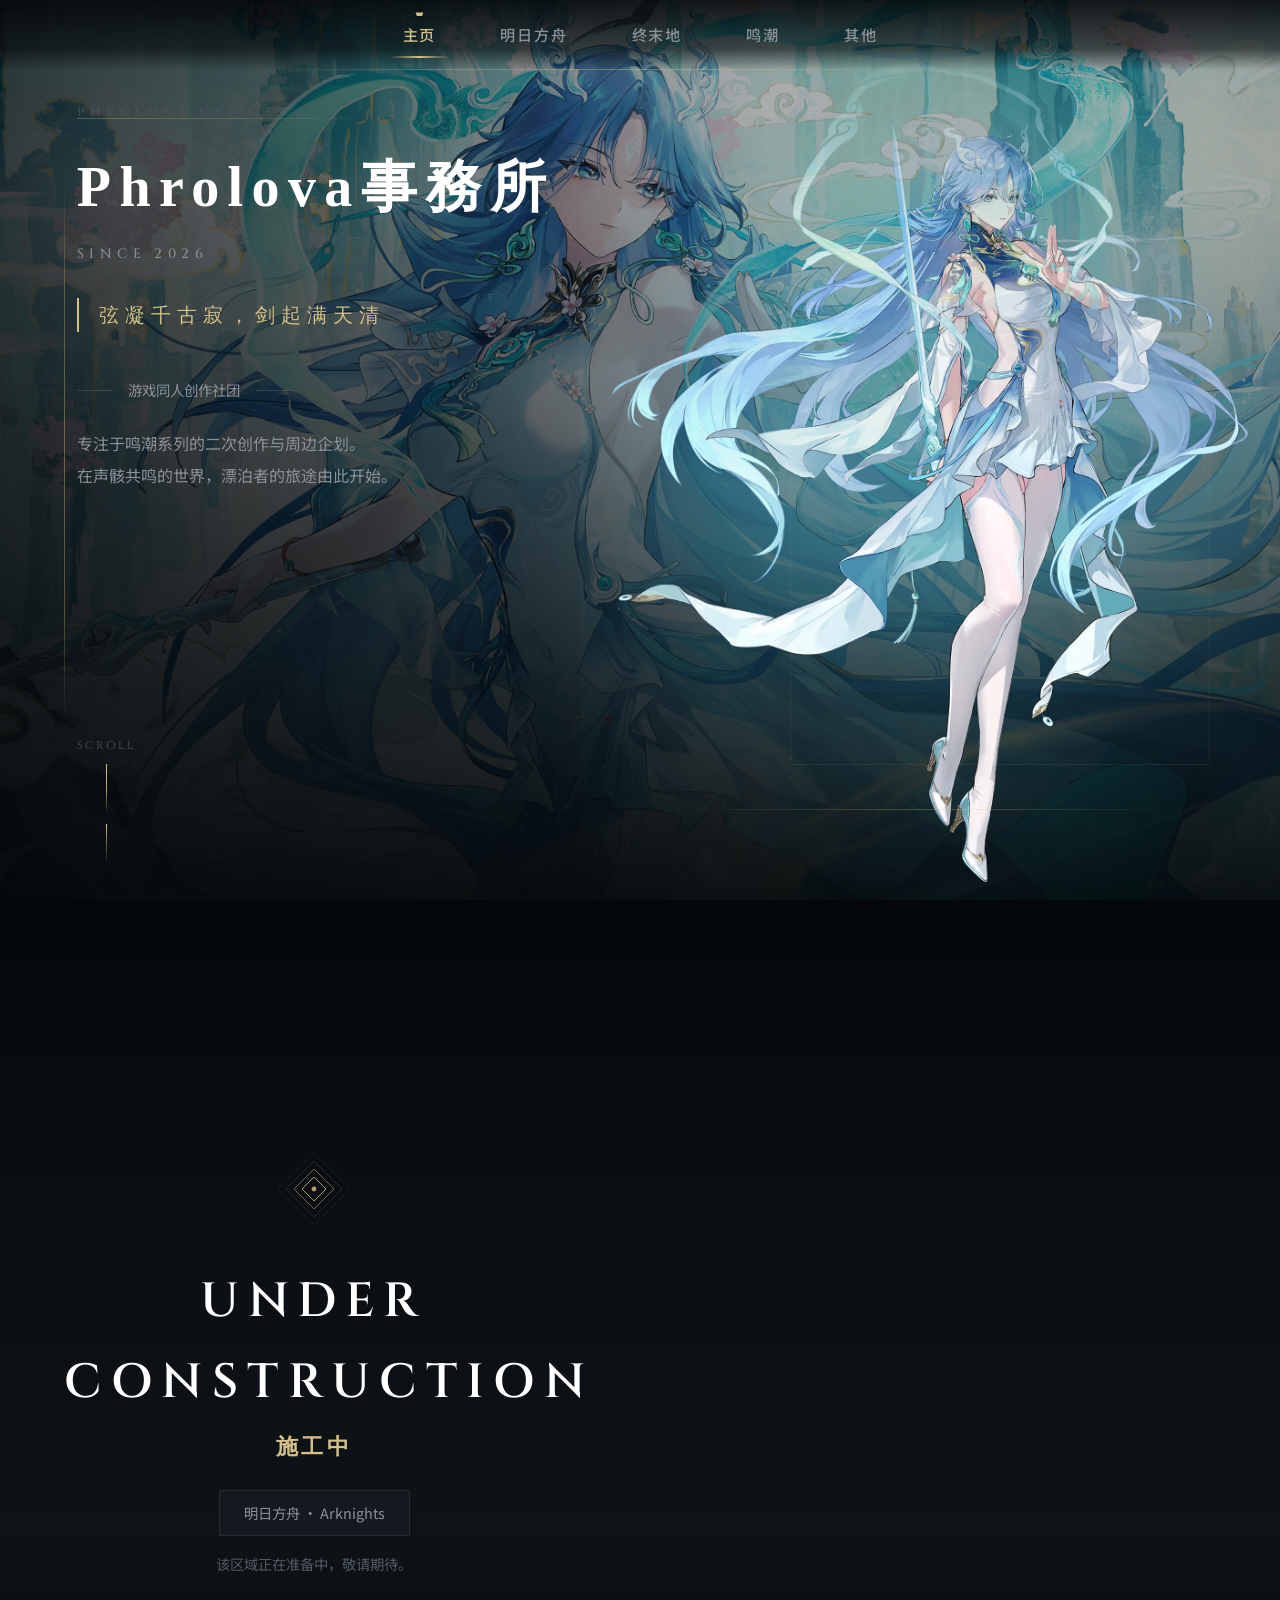
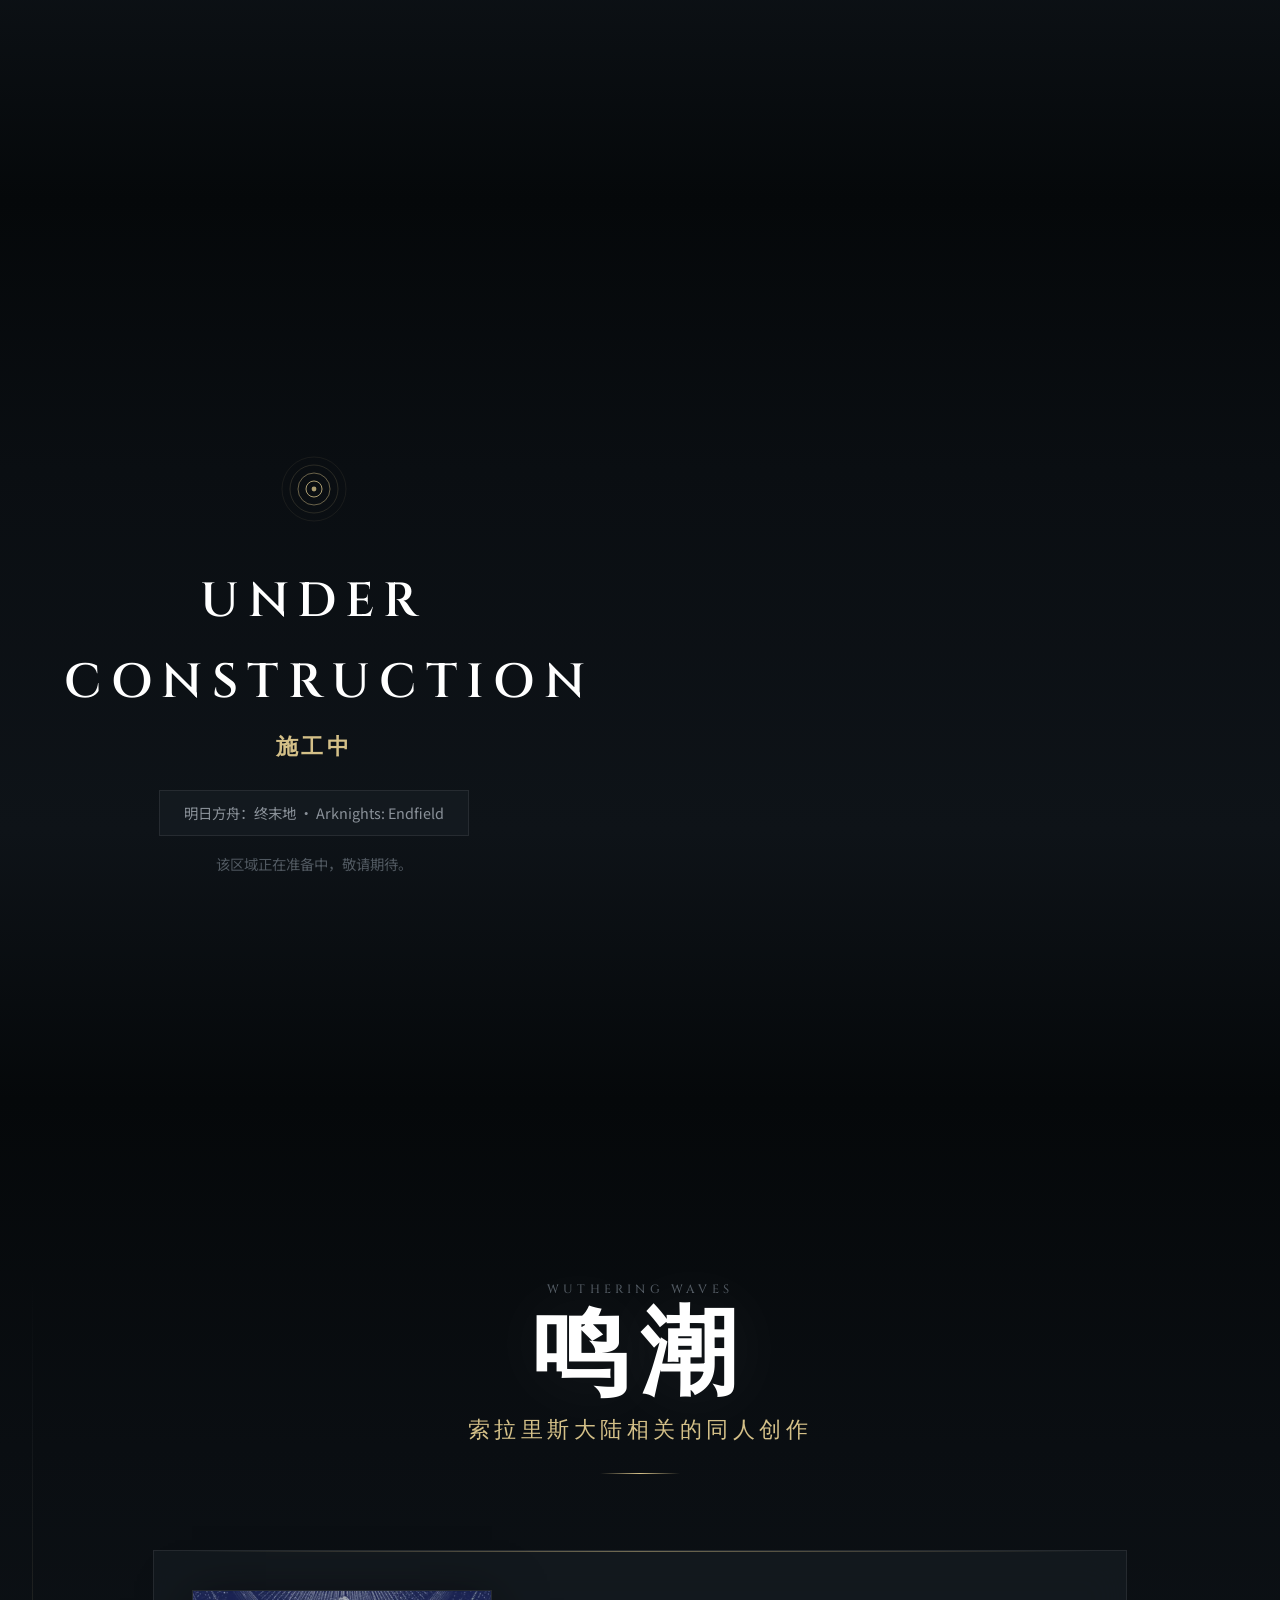
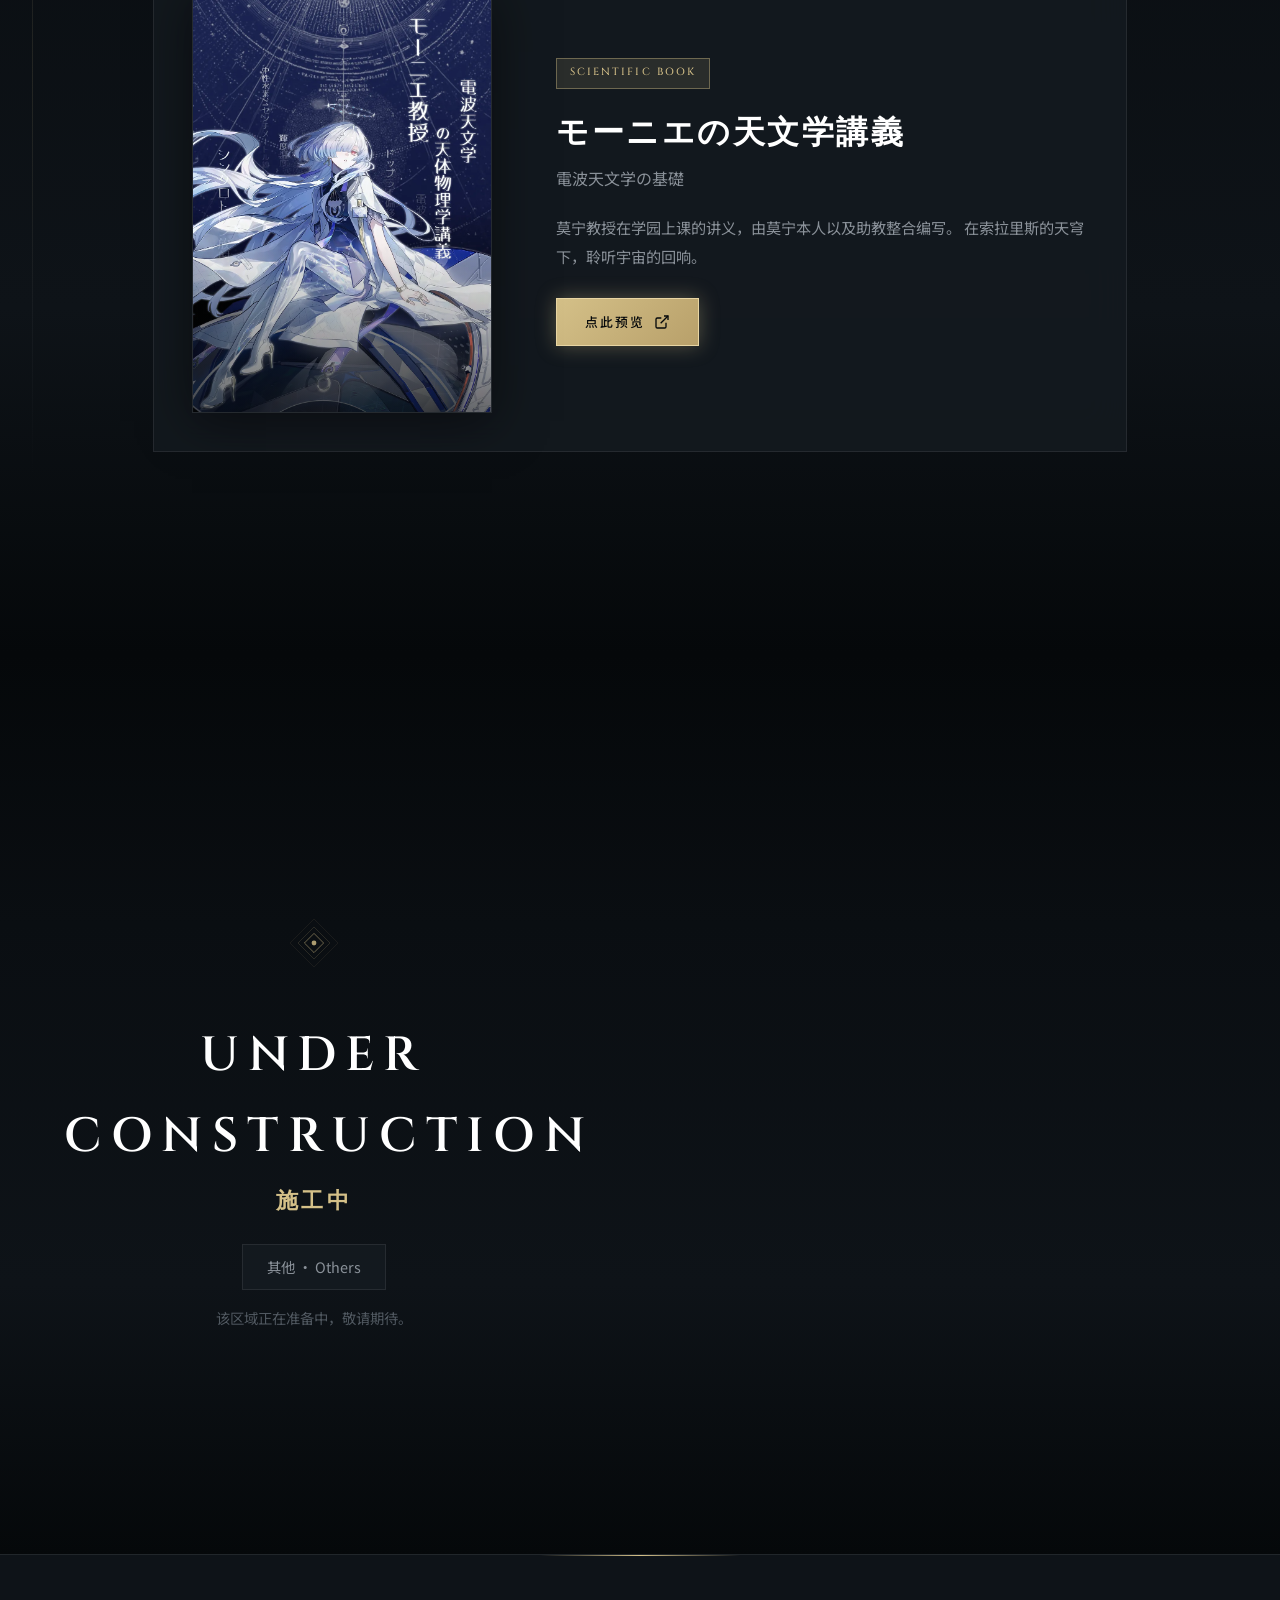
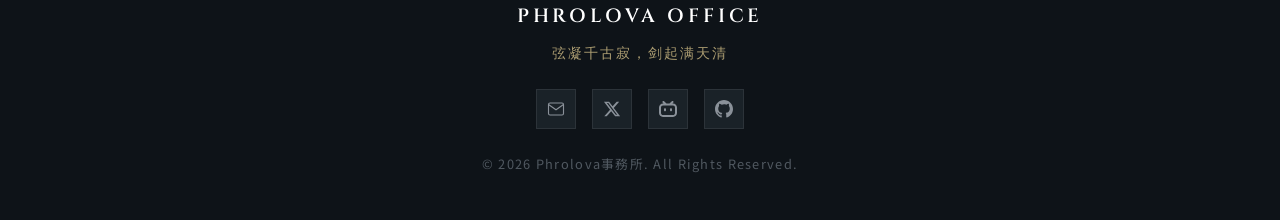
==== commit 3d497899: "Change work feature tag from 'Illustration Book' to 'Scientific Book'" ====
--- a/index.html
+++ b/index.html
@@ -151,11 +151,11 @@
               
               <!-- 信息 -->
               <div class="work-feature-info">
-                <span class="work-feature-tag">Illustration Book</span>
+                <span class="work-feature-tag">Scientific Book</span>
                 <h3 class="work-feature-title">モーニエの天文学講義</h3>
                 <p class="work-feature-subtitle">電波天文学の基礎</p>
                 <p class="work-feature-desc">
-                  一本关于莫妮埃与天文学的插画合集。探索星空与声骸的交汇，
+                  莫宁教授在学园上课的讲义，由莫宁本人以及助教整合编写。
                   在索拉里斯的天穹下，聆听宇宙的回响。
                 </p>
                 <div class="work-feature-actions">
